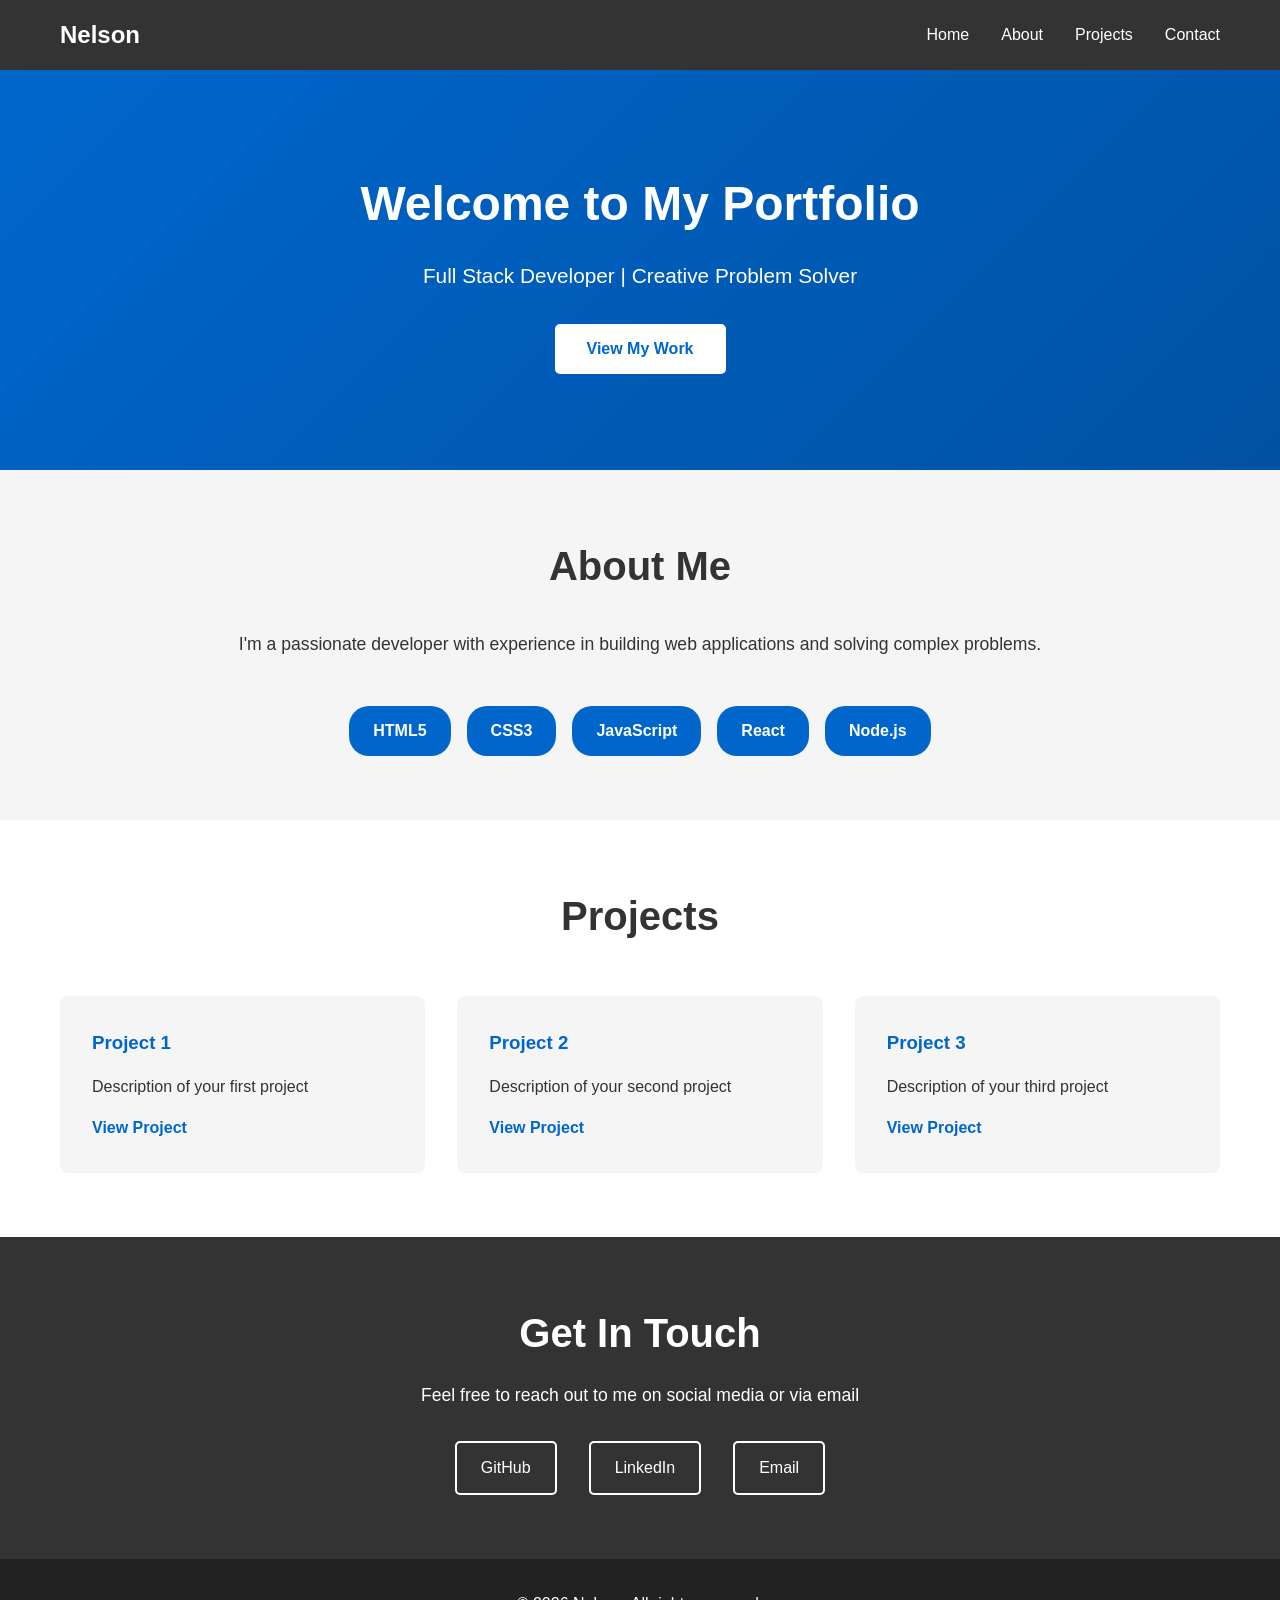
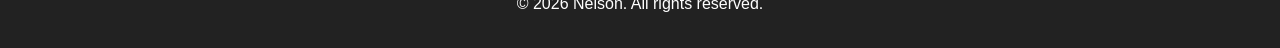
==== index.html @ 7e6f6b92 "Initial commit: Add portfolio structure" ====
<!DOCTYPE html>
<html lang="en">
<head>
    <meta charset="UTF-8">
    <meta name="viewport" content="width=device-width, initial-scale=1.0">
    <title>My Portfolio</title>
    <link rel="stylesheet" href="style.css">
</head>
<body>
    <nav class="navbar">
        <div class="container">
            <h1 class="logo">Nelson</h1>
            <ul class="nav-links">
                <li><a href="#home">Home</a></li>
                <li><a href="#about">About</a></li>
                <li><a href="#projects">Projects</a></li>
                <li><a href="#contact">Contact</a></li>
            </ul>
        </div>
    </nav>

    <section id="home" class="hero">
        <div class="container">
            <h2>Welcome to My Portfolio</h2>
            <p>Full Stack Developer | Creative Problem Solver</p>
            <a href="#projects" class="btn">View My Work</a>
        </div>
    </section>

    <section id="about" class="about">
        <div class="container">
            <h2>About Me</h2>
            <p>I'm a passionate developer with experience in building web applications and solving complex problems.</p>
            <div class="skills">
                <div class="skill">HTML5</div>
                <div class="skill">CSS3</div>
                <div class="skill">JavaScript</div>
                <div class="skill">React</div>
                <div class="skill">Node.js</div>
            </div>
        </div>
    </section>

    <section id="projects" class="projects">
        <div class="container">
            <h2>Projects</h2>
            <div class="project-grid">
                <div class="project-card">
                    <h3>Project 1</h3>
                    <p>Description of your first project</p>
                    <a href="#">View Project</a>
                </div>
                <div class="project-card">
                    <h3>Project 2</h3>
                    <p>Description of your second project</p>
                    <a href="#">View Project</a>
                </div>
                <div class="project-card">
                    <h3>Project 3</h3>
                    <p>Description of your third project</p>
                    <a href="#">View Project</a>
                </div>
            </div>
        </div>
    </section>

    <section id="contact" class="contact">
        <div class="container">
            <h2>Get In Touch</h2>
            <p>Feel free to reach out to me on social media or via email</p>
            <div class="contact-links">
                <a href="#">GitHub</a>
                <a href="#">LinkedIn</a>
                <a href="#">Email</a>
            </div>
        </div>
    </section>

    <footer>
        <p>&copy; 2026 Nelson. All rights reserved.</p>
    </footer>
</body>
</html>
---- style.css ----
* {
    margin: 0;
    padding: 0;
    box-sizing: border-box;
}

:root {
    --primary-color: #0066cc;
    --secondary-color: #333;
    --light-gray: #f5f5f5;
    --white: #ffffff;
}

body {
    font-family: 'Segoe UI', Tahoma, Geneva, Verdana, sans-serif;
    line-height: 1.6;
    color: var(--secondary-color);
}

.container {
    max-width: 1200px;
    margin: 0 auto;
    padding: 0 20px;
}

/* Navigation */
.navbar {
    background-color: var(--secondary-color);
    color: var(--white);
    padding: 1rem 0;
    position: sticky;
    top: 0;
    z-index: 100;
}

.navbar .container {
    display: flex;
    justify-content: space-between;
    align-items: center;
}

.logo {
    font-size: 1.5rem;
    font-weight: bold;
}

.nav-links {
    display: flex;
    list-style: none;
    gap: 2rem;
}

.nav-links a {
    color: var(--white);
    text-decoration: none;
    transition: color 0.3s;
}

.nav-links a:hover {
    color: var(--primary-color);
}

/* Hero Section */
.hero {
    background: linear-gradient(135deg, var(--primary-color), #0052a3);
    color: var(--white);
    padding: 6rem 0;
    text-align: center;
}

.hero h2 {
    font-size: 3rem;
    margin-bottom: 1rem;
}

.hero p {
    font-size: 1.3rem;
    margin-bottom: 2rem;
}

.btn {
    display: inline-block;
    background-color: var(--white);
    color: var(--primary-color);
    padding: 0.75rem 2rem;
    border-radius: 5px;
    text-decoration: none;
    font-weight: bold;
    transition: background-color 0.3s;
}

.btn:hover {
    background-color: var(--light-gray);
}

/* About Section */
.about {
    padding: 4rem 0;
    background-color: var(--light-gray);
}

.about h2 {
    text-align: center;
    font-size: 2.5rem;
    margin-bottom: 2rem;
}

.about p {
    text-align: center;
    font-size: 1.1rem;
    margin-bottom: 3rem;
}

.skills {
    display: flex;
    flex-wrap: wrap;
    justify-content: center;
    gap: 1rem;
}

.skill {
    background-color: var(--primary-color);
    color: var(--white);
    padding: 0.75rem 1.5rem;
    border-radius: 20px;
    font-weight: bold;
}

/* Projects Section */
.projects {
    padding: 4rem 0;
}

.projects h2 {
    text-align: center;
    font-size: 2.5rem;
    margin-bottom: 3rem;
}

.project-grid {
    display: grid;
    grid-template-columns: repeat(auto-fit, minmax(300px, 1fr));
    gap: 2rem;
}

.project-card {
    background-color: var(--light-gray);
    padding: 2rem;
    border-radius: 8px;
    transition: transform 0.3s, box-shadow 0.3s;
}

.project-card:hover {
    transform: translateY(-5px);
    box-shadow: 0 5px 15px rgba(0, 0, 0, 0.1);
}

.project-card h3 {
    color: var(--primary-color);
    margin-bottom: 1rem;
}

.project-card a {
    display: inline-block;
    color: var(--primary-color);
    text-decoration: none;
    font-weight: bold;
    margin-top: 1rem;
    transition: color 0.3s;
}

.project-card a:hover {
    color: #0052a3;
}

/* Contact Section */
.contact {
    background-color: var(--secondary-color);
    color: var(--white);
    padding: 4rem 0;
    text-align: center;
}

.contact h2 {
    font-size: 2.5rem;
    margin-bottom: 1rem;
}

.contact p {
    font-size: 1.1rem;
    margin-bottom: 2rem;
}

.contact-links {
    display: flex;
    justify-content: center;
    gap: 2rem;
    flex-wrap: wrap;
}

.contact-links a {
    color: var(--white);
    text-decoration: none;
    padding: 0.75rem 1.5rem;
    border: 2px solid var(--white);
    border-radius: 5px;
    transition: background-color 0.3s;
}

.contact-links a:hover {
    background-color: var(--primary-color);
    border-color: var(--primary-color);
}

/* Footer */
footer {
    background-color: #222;
    color: var(--white);
    text-align: center;
    padding: 2rem 0;
}

/* Responsive Design */
@media (max-width: 768px) {
    .nav-links {
        gap: 1rem;
    }

    .hero h2 {
        font-size: 2rem;
    }

    .nav-links {
        flex-direction: column;
        gap: 0.5rem;
    }

    .navbar .container {
        flex-direction: column;
        gap: 1rem;
    }
}
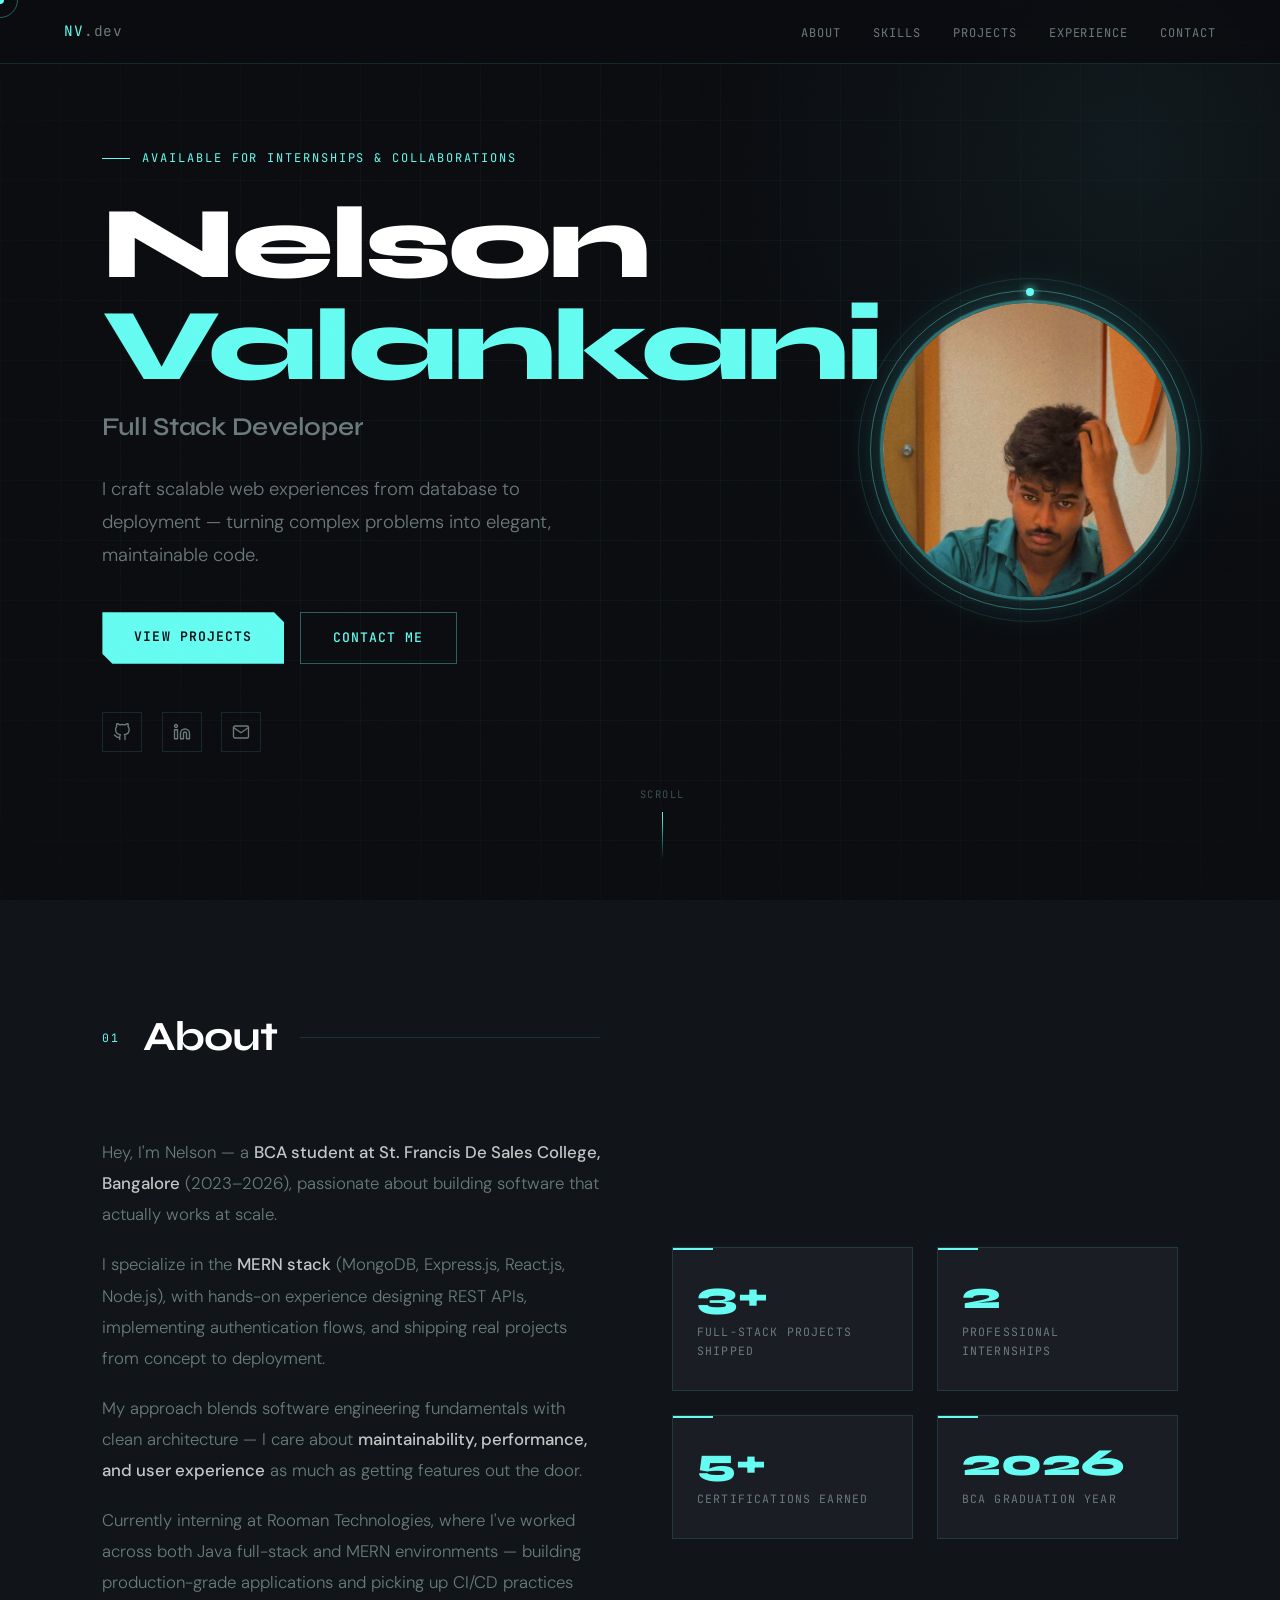
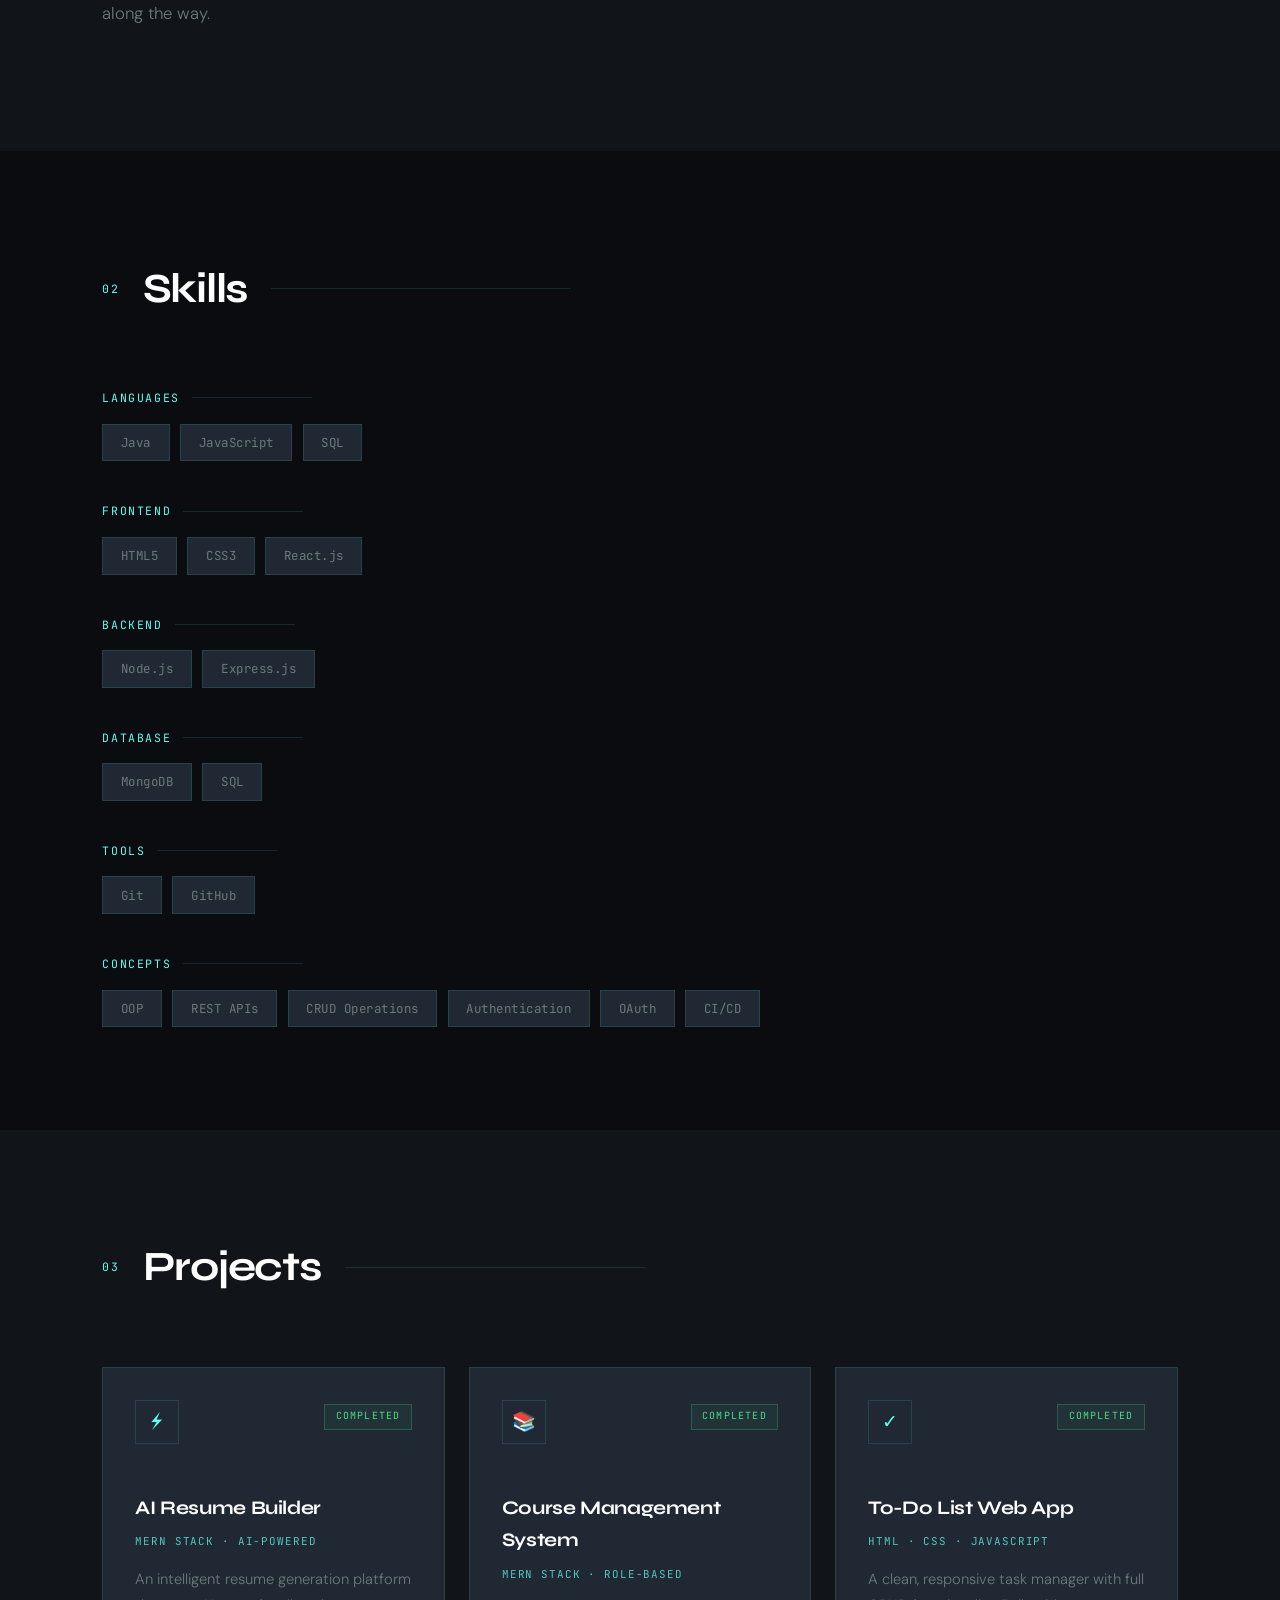
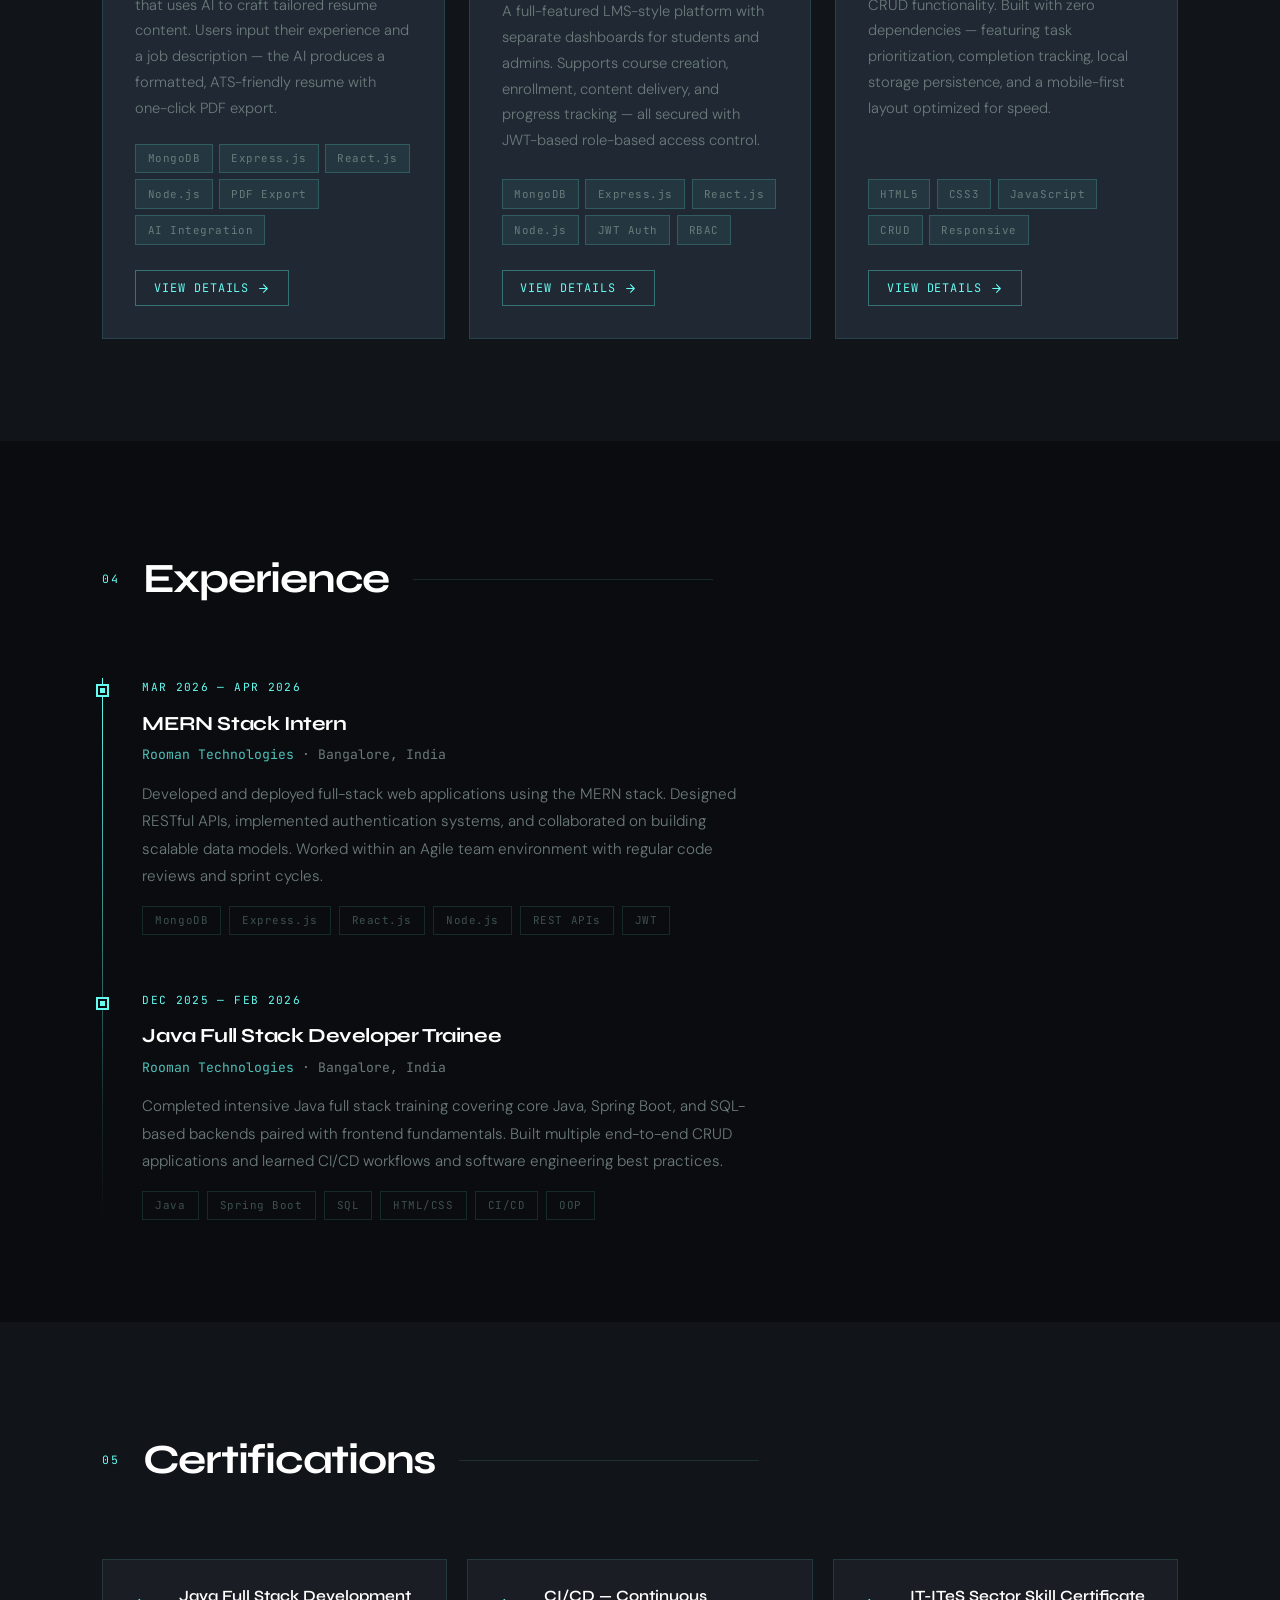
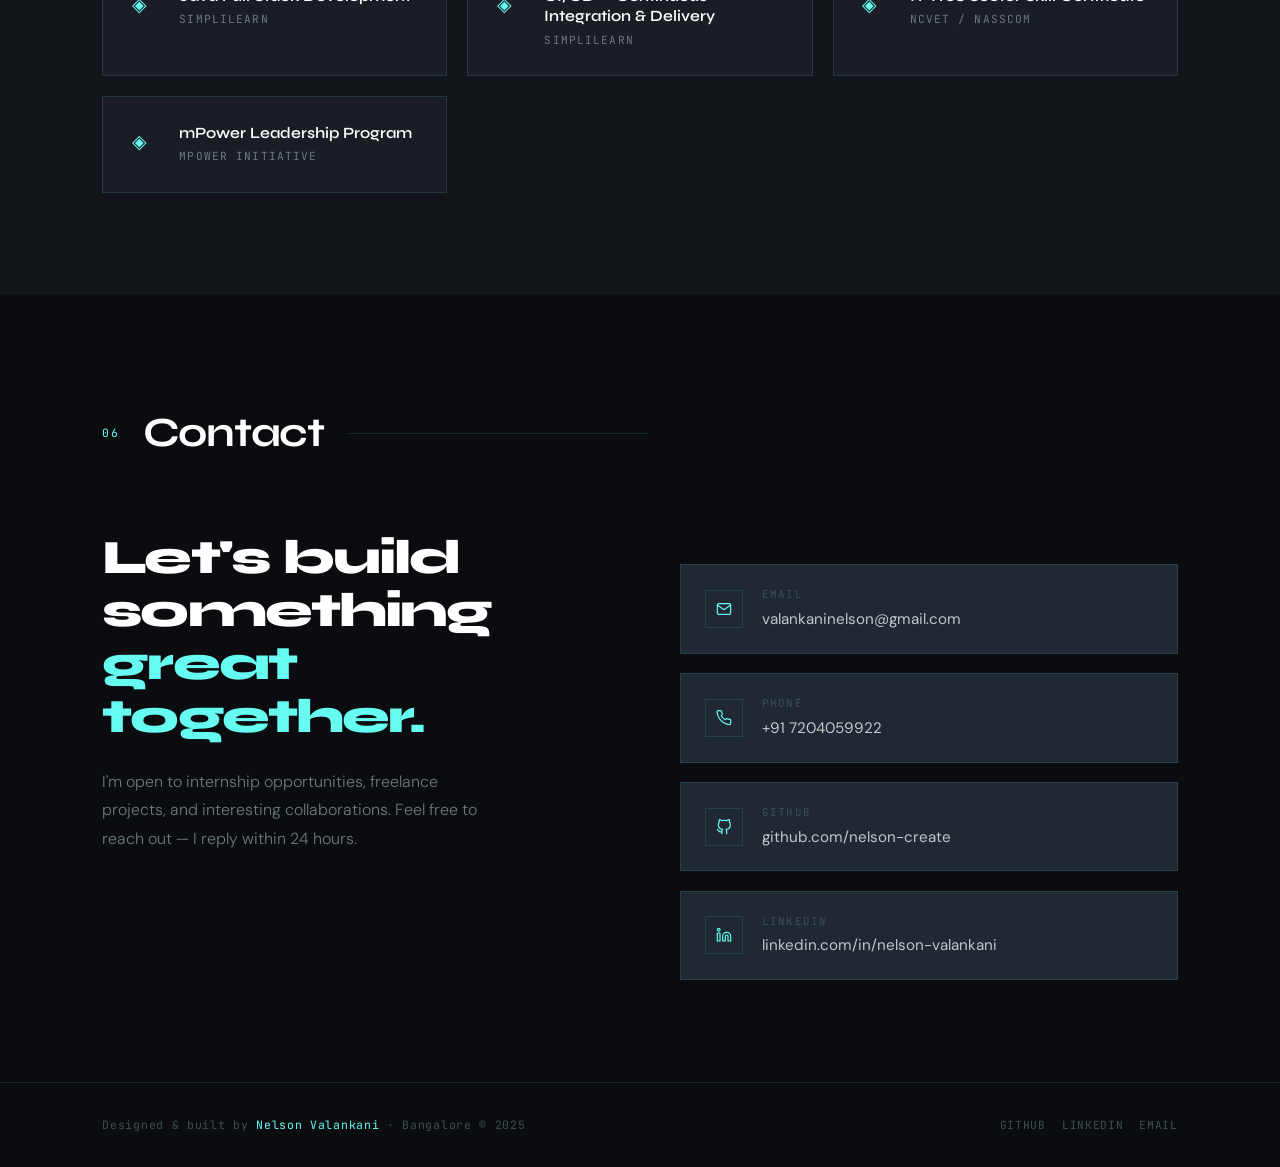
==== commit 912ccd07: "Initial portfolio website" ====
--- a/index.html
+++ b/index.html
@@ -1,83 +1,1741 @@
 <!DOCTYPE html>
 <html lang="en">
 <head>
-    <meta charset="UTF-8">
-    <meta name="viewport" content="width=device-width, initial-scale=1.0">
-    <title>My Portfolio</title>
-    <link rel="stylesheet" href="style.css">
+  <meta charset="UTF-8" />
+  <meta name="viewport" content="width=device-width, initial-scale=1.0"/>
+  <title>Nelson Valankani — Full Stack Developer</title>
+  <link rel="preconnect" href="https://fonts.googleapis.com">
+  <link href="https://fonts.googleapis.com/css2?family=Syne:wght@400;600;700;800&family=JetBrains+Mono:wght@300;400;500&family=DM+Sans:wght@300;400;500&display=swap" rel="stylesheet">
+  <style>
+    *, *::before, *::after { box-sizing: border-box; margin: 0; padding: 0; }
+
+    :root {
+      --bg-0: #0b0c10;
+      --bg-1: #111418;
+      --bg-2: #1a1e24;
+      --bg-card: #1f2833;
+      --border: rgba(102,252,241,0.12);
+      --border-bright: rgba(102,252,241,0.35);
+      --cyan: #66fcf1;
+      --cyan-dim: rgba(102,252,241,0.75);
+      --cyan-glow: rgba(102,252,241,0.12);
+      --electric: #45a29e;
+      --white: #c5c6c7;
+      --muted: #6b7a7a;
+      --muted2: #3d5050;
+      --font-display: 'Syne', sans-serif;
+      --font-mono: 'JetBrains Mono', monospace;
+      --font-body: 'DM Sans', sans-serif;
+    }
+
+    html { scroll-behavior: smooth; }
+
+    body {
+      background: var(--bg-0);
+      color: var(--white);
+      font-family: var(--font-body);
+      font-size: 16px;
+      line-height: 1.7;
+      overflow-x: hidden;
+    }
+
+    /* ── NOISE OVERLAY ── */
+    body::before {
+      content: '';
+      position: fixed; inset: 0;
+      background-image: url("data:image/svg+xml,%3Csvg viewBox='0 0 256 256' xmlns='http://www.w3.org/2000/svg'%3E%3Cfilter id='n'%3E%3CfeTurbulence type='fractalNoise' baseFrequency='0.9' numOctaves='4' stitchTiles='stitch'/%3E%3C/filter%3E%3Crect width='100%25' height='100%25' filter='url(%23n)' opacity='0.03'/%3E%3C/svg%3E");
+      background-size: 256px 256px;
+      pointer-events: none;
+      z-index: 9999;
+      opacity: 0.55;
+    }
+
+    /* ── SCROLLBAR ── */
+    ::-webkit-scrollbar { width: 5px; }
+    ::-webkit-scrollbar-track { background: var(--bg-0); }
+    ::-webkit-scrollbar-thumb { background: var(--border-bright); border-radius: 3px; }
+
+    /* ── SELECTION ── */
+    ::selection { background: rgba(102,252,241,0.22); color: #fff; }
+
+    /* ─────────────────────────────── NAV ─── */
+    nav {
+      position: fixed; top: 0; left: 0; right: 0;
+      z-index: 100;
+      padding: 0 clamp(1.5rem, 5vw, 4rem);
+      height: 64px;
+      display: flex; align-items: center; justify-content: space-between;
+      background: rgba(11,12,16,0.90);
+      backdrop-filter: blur(14px);
+      border-bottom: 1px solid var(--border);
+      transition: background 0.3s;
+    }
+    .nav-logo {
+      font-family: var(--font-mono);
+      font-size: 0.9rem;
+      color: var(--cyan);
+      letter-spacing: 0.06em;
+      text-decoration: none;
+    }
+    .nav-logo span { color: var(--muted); }
+    .nav-links { display: flex; gap: 2rem; list-style: none; }
+    .nav-links a {
+      font-family: var(--font-mono);
+      font-size: 0.75rem;
+      color: var(--muted);
+      text-decoration: none;
+      letter-spacing: 0.08em;
+      text-transform: uppercase;
+      transition: color 0.2s;
+      position: relative;
+    }
+    .nav-links a::after {
+      content: '';
+      position: absolute; bottom: -4px; left: 0; right: 0; height: 1px;
+      background: var(--cyan);
+      transform: scaleX(0);
+      transition: transform 0.2s;
+    }
+    .nav-links a:hover { color: var(--cyan); }
+    .nav-links a:hover::after { transform: scaleX(1); }
+
+    .nav-hamburger { display: none; cursor: pointer; flex-direction: column; gap: 5px; }
+    .nav-hamburger span {
+      display: block; width: 24px; height: 1.5px;
+      background: var(--muted); transition: 0.3s;
+    }
+
+    /* ─────────────────────────────── HERO ─── */
+    #hero {
+      min-height: 100vh;
+      display: flex; align-items: center;
+      padding: 0 clamp(1.5rem, 8vw, 8rem);
+      position: relative;
+      overflow: hidden;
+    }
+
+    /* Grid lines bg */
+    #hero::before {
+      content: '';
+      position: absolute; inset: 0;
+      background-image:
+        linear-gradient(rgba(102,252,241,0.04) 1px, transparent 1px),
+        linear-gradient(90deg, rgba(102,252,241,0.04) 1px, transparent 1px);
+      background-size: 60px 60px;
+      mask-image: radial-gradient(ellipse 80% 80% at 50% 50%, black 30%, transparent 100%);
+    }
+
+    /* Smoky atmospheric orb — matches dark cinematic feel */
+    #hero::after {
+      content: '';
+      position: absolute;
+      width: 900px; height: 900px;
+      background: radial-gradient(circle,
+        rgba(102,252,241,0.06) 0%,
+        rgba(69,162,158,0.04) 35%,
+        transparent 70%);
+      top: -300px; right: -300px;
+      pointer-events: none;
+    }
+
+    .hero-inner { max-width: 900px; position: relative; z-index: 1; }
+
+    .hero-label {
+      font-family: var(--font-mono);
+      font-size: 0.75rem;
+      color: var(--cyan);
+      letter-spacing: 0.16em;
+      text-transform: uppercase;
+      margin-bottom: 1.5rem;
+      display: flex; align-items: center; gap: 0.75rem;
+    }
+    .hero-label::before {
+      content: '';
+      display: inline-block; width: 28px; height: 1px;
+      background: var(--cyan);
+    }
+
+    .hero-name {
+      font-family: var(--font-display);
+      font-size: clamp(3rem, 8vw, 7rem);
+      font-weight: 800;
+      line-height: 1.0;
+      letter-spacing: -0.03em;
+      color: #fff;
+      margin-bottom: 0.5rem;
+    }
+    .hero-name .accent { color: var(--cyan); }
+
+    .hero-title {
+      font-family: var(--font-display);
+      font-size: clamp(1.1rem, 2.5vw, 1.6rem);
+      font-weight: 600;
+      color: var(--muted);
+      margin-bottom: 1.5rem;
+      letter-spacing: -0.01em;
+    }
+
+    .hero-tagline {
+      font-size: clamp(1rem, 1.6vw, 1.15rem);
+      color: var(--muted);
+      max-width: 520px;
+      margin-bottom: 2.5rem;
+      font-weight: 300;
+      line-height: 1.8;
+    }
+
+    .hero-cta { display: flex; gap: 1rem; flex-wrap: wrap; margin-bottom: 3rem; }
+
+    .btn-primary {
+      font-family: var(--font-mono);
+      font-size: 0.82rem;
+      letter-spacing: 0.08em;
+      text-transform: uppercase;
+      padding: 0.85rem 2rem;
+      background: var(--cyan);
+      color: #0b0c10;
+      border: none;
+      text-decoration: none;
+      font-weight: 600;
+      cursor: pointer;
+      clip-path: polygon(0 0, calc(100% - 10px) 0, 100% 10px, 100% 100%, 10px 100%, 0 calc(100% - 10px));
+      transition: all 0.2s;
+    }
+    .btn-primary:hover {
+      background: #a8fef9;
+      box-shadow: 0 0 36px rgba(102,252,241,0.55);
+      transform: translateY(-2px);
+      color: #0b0c10;
+    }
+
+    .btn-secondary {
+      font-family: var(--font-mono);
+      font-size: 0.82rem;
+      letter-spacing: 0.08em;
+      text-transform: uppercase;
+      padding: 0.85rem 2rem;
+      background: transparent;
+      color: var(--cyan);
+      border: 1px solid var(--border-bright);
+      text-decoration: none;
+      font-weight: 500;
+      cursor: pointer;
+      transition: all 0.2s;
+    }
+    .btn-secondary:hover {
+      background: var(--cyan-glow);
+      border-color: var(--cyan);
+      box-shadow: 0 0 20px rgba(102,252,241,0.18);
+      transform: translateY(-2px);
+    }
+
+    .hero-socials { display: flex; gap: 1.2rem; }
+    .hero-socials a {
+      width: 40px; height: 40px;
+      border: 1px solid var(--border);
+      display: flex; align-items: center; justify-content: center;
+      color: var(--muted);
+      text-decoration: none;
+      transition: all 0.2s;
+    }
+    .hero-socials a:hover {
+      border-color: var(--cyan);
+      color: var(--cyan);
+      background: var(--cyan-glow);
+      transform: translateY(-3px);
+    }
+    .hero-socials svg { width: 18px; height: 18px; }
+
+    /* scroll indicator */
+    .scroll-hint {
+      position: absolute; bottom: 2.5rem; left: 50%; transform: translateX(-50%);
+      display: flex; flex-direction: column; align-items: center; gap: 0.5rem;
+    }
+    .scroll-hint span {
+      font-family: var(--font-mono);
+      font-size: 0.65rem;
+      letter-spacing: 0.14em;
+      color: var(--muted2);
+      text-transform: uppercase;
+    }
+    .scroll-line {
+      width: 1px; height: 48px;
+      background: linear-gradient(to bottom, var(--cyan), transparent);
+      animation: scrollpulse 2s ease-in-out infinite;
+    }
+    @keyframes scrollpulse {
+      0%,100% { opacity: 0.4; transform: scaleY(1); }
+      50% { opacity: 1; transform: scaleY(1.1); }
+    }
+
+    /* ─────────────────────────────── SECTIONS ─── */
+    section {
+      padding: clamp(4rem, 8vw, 7rem) clamp(1.5rem, 8vw, 8rem);
+    }
+    .section-header {
+      display: flex; align-items: center; gap: 1.5rem;
+      margin-bottom: clamp(2.5rem, 5vw, 4rem);
+    }
+    .section-num {
+      font-family: var(--font-mono);
+      font-size: 0.72rem;
+      color: var(--cyan);
+      letter-spacing: 0.1em;
+    }
+    .section-title {
+      font-family: var(--font-display);
+      font-size: clamp(1.8rem, 3.5vw, 2.6rem);
+      font-weight: 700;
+      letter-spacing: -0.03em;
+      color: #fff;
+    }
+    .section-line {
+      flex: 1;
+      height: 1px;
+      background: var(--border);
+      max-width: 300px;
+    }
+
+    /* ─────────────────────────────── ABOUT ─── */
+    #about { background: var(--bg-1); }
+
+    .about-grid {
+      display: grid;
+      grid-template-columns: 1fr 1fr;
+      gap: 4rem;
+      align-items: center;
+    }
+
+    .about-text p {
+      color: var(--muted);
+      margin-bottom: 1.2rem;
+      font-size: 1.05rem;
+      line-height: 1.85;
+      font-weight: 300;
+    }
+    .about-text p strong { color: var(--white); font-weight: 500; }
+
+    .about-stats {
+      display: grid;
+      grid-template-columns: 1fr 1fr;
+      gap: 1.5rem;
+    }
+    .stat-card {
+      background: var(--bg-2);
+      border: 1px solid var(--border);
+      padding: 1.8rem 1.5rem;
+      position: relative;
+      overflow: hidden;
+      transition: border-color 0.3s;
+    }
+    .stat-card::before {
+      content: '';
+      position: absolute; top: 0; left: 0;
+      width: 40px; height: 2px;
+      background: var(--cyan);
+    }
+    .stat-card:hover { border-color: var(--border-bright); }
+    .stat-num {
+      font-family: var(--font-display);
+      font-size: 2.4rem;
+      font-weight: 800;
+      color: var(--cyan);
+      line-height: 1;
+      margin-bottom: 0.4rem;
+    }
+    .stat-label {
+      font-family: var(--font-mono);
+      font-size: 0.72rem;
+      color: var(--muted);
+      text-transform: uppercase;
+      letter-spacing: 0.1em;
+    }
+
+    /* ─────────────────────────────── SKILLS ─── */
+    #skills { background: var(--bg-0); }
+
+    .skills-groups { display: flex; flex-direction: column; gap: 2.5rem; }
+
+    .skill-group {}
+    .skill-group-label {
+      font-family: var(--font-mono);
+      font-size: 0.72rem;
+      color: var(--cyan);
+      text-transform: uppercase;
+      letter-spacing: 0.14em;
+      margin-bottom: 1rem;
+      display: flex; align-items: center; gap: 0.75rem;
+    }
+    .skill-group-label::after {
+      content: '';
+      flex: 1; max-width: 120px; height: 1px;
+      background: var(--border);
+    }
+    .skill-pills { display: flex; flex-wrap: wrap; gap: 0.65rem; }
+
+    .pill {
+      font-family: var(--font-mono);
+      font-size: 0.78rem;
+      padding: 0.45rem 1.1rem;
+      border: 1px solid var(--border);
+      color: var(--muted);
+      background: var(--bg-card);
+      letter-spacing: 0.04em;
+      cursor: default;
+      transition: all 0.2s;
+      position: relative;
+      overflow: hidden;
+    }
+    .pill::before {
+      content: '';
+      position: absolute; inset: 0;
+      background: linear-gradient(135deg, var(--cyan-glow), transparent);
+      opacity: 0;
+      transition: opacity 0.2s;
+    }
+    .pill:hover {
+      border-color: var(--cyan);
+      color: var(--cyan);
+      transform: translateY(-2px);
+      box-shadow: 0 4px 20px rgba(0,210,255,0.1);
+    }
+    .pill:hover::before { opacity: 1; }
+
+    /* ─────────────────────────────── PROJECTS ─── */
+    #projects { background: var(--bg-1); }
+
+    .projects-grid {
+      display: grid;
+      grid-template-columns: repeat(auto-fill, minmax(320px, 1fr));
+      gap: 1.5rem;
+    }
+
+    .project-card {
+      background: var(--bg-card);
+      border: 1px solid var(--border);
+      padding: 2rem;
+      display: flex; flex-direction: column;
+      position: relative;
+      overflow: hidden;
+      transition: all 0.3s;
+      cursor: default;
+    }
+    .project-card::after {
+      content: '';
+      position: absolute; top: 0; left: 0; right: 0; height: 2px;
+      background: linear-gradient(90deg, var(--cyan), #45a29e);
+      transform: scaleX(0);
+      transform-origin: left;
+      transition: transform 0.4s;
+    }
+    .project-card:hover { border-color: var(--border-bright); transform: translateY(-4px); box-shadow: 0 20px 50px rgba(0,0,0,0.5); }
+    .project-card:hover::after { transform: scaleX(1); }
+
+    .project-icon {
+      width: 44px; height: 44px;
+      border: 1px solid var(--border);
+      display: flex; align-items: center; justify-content: center;
+      margin-bottom: 1.5rem;
+      color: var(--cyan);
+      font-family: var(--font-mono);
+      font-size: 1.2rem;
+    }
+    .project-title {
+      font-family: var(--font-display);
+      font-size: 1.2rem;
+      font-weight: 700;
+      color: #fff;
+      margin-bottom: 0.5rem;
+      letter-spacing: -0.02em;
+    }
+    .project-stack {
+      font-family: var(--font-mono);
+      font-size: 0.68rem;
+      color: var(--cyan-dim);
+      letter-spacing: 0.08em;
+      text-transform: uppercase;
+      margin-bottom: 1rem;
+    }
+    .project-desc {
+      font-size: 0.92rem;
+      color: var(--muted);
+      line-height: 1.75;
+      font-weight: 300;
+      flex: 1;
+    }
+    .project-tags {
+      display: flex; flex-wrap: wrap; gap: 0.4rem;
+      margin-top: 1.4rem;
+    }
+    .project-tag {
+      font-family: var(--font-mono);
+      font-size: 0.68rem;
+      padding: 0.28rem 0.7rem;
+      background: rgba(102,252,241,0.07);
+      border: 1px solid rgba(102,252,241,0.18);
+      color: var(--muted);
+      letter-spacing: 0.05em;
+    }
+
+    /* ── PROJECT CARD ENHANCEMENTS ── */
+    .project-card { cursor: pointer; }
+    .project-card-top {
+      display: flex; align-items: flex-start; justify-content: space-between;
+      margin-bottom: 1.5rem;
+    }
+    .project-status {
+      font-family: var(--font-mono);
+      font-size: 0.62rem;
+      letter-spacing: 0.12em;
+      text-transform: uppercase;
+      color: #4ade80;
+      border: 1px solid rgba(74,222,128,0.25);
+      background: rgba(74,222,128,0.06);
+      padding: 0.22rem 0.65rem;
+      margin-top: 4px;
+    }
+    .view-details-btn {
+      margin-top: 1.6rem;
+      display: inline-flex; align-items: center; gap: 0.5rem;
+      font-family: var(--font-mono);
+      font-size: 0.74rem;
+      letter-spacing: 0.08em;
+      text-transform: uppercase;
+      color: var(--cyan);
+      background: transparent;
+      border: 1px solid var(--border-bright);
+      padding: 0.55rem 1.1rem;
+      cursor: pointer;
+      transition: all 0.22s;
+      align-self: flex-start;
+    }
+    .view-details-btn svg { width: 13px; height: 13px; transition: transform 0.22s; }
+    .view-details-btn:hover {
+      background: var(--cyan-glow);
+      border-color: var(--cyan);
+      box-shadow: 0 0 16px rgba(102,252,241,0.18);
+    }
+    .view-details-btn:hover svg { transform: translateX(4px); }
+
+    /* ── MODAL OVERLAY ── */
+    .modal-overlay {
+      position: fixed; inset: 0;
+      background: rgba(8,10,13,0.85);
+      backdrop-filter: blur(8px);
+      z-index: 500;
+      display: flex; align-items: center; justify-content: center;
+      padding: 1.5rem;
+      opacity: 0;
+      pointer-events: none;
+      transition: opacity 0.3s ease;
+    }
+    .modal-overlay.active {
+      opacity: 1;
+      pointer-events: all;
+    }
+
+    .modal-panel {
+      background: var(--bg-card);
+      border: 1px solid var(--border-bright);
+      max-width: 760px;
+      width: 100%;
+      max-height: 90vh;
+      overflow-y: auto;
+      position: relative;
+      padding: 0;
+      transform: translateY(24px) scale(0.98);
+      transition: transform 0.35s cubic-bezier(0.22,1,0.36,1);
+      scrollbar-width: thin;
+      scrollbar-color: var(--border-bright) transparent;
+    }
+    .modal-overlay.active .modal-panel {
+      transform: translateY(0) scale(1);
+    }
+
+    .modal-close {
+      position: absolute; top: 1.25rem; right: 1.25rem;
+      width: 36px; height: 36px;
+      background: var(--bg-2);
+      border: 1px solid var(--border);
+      display: flex; align-items: center; justify-content: center;
+      cursor: pointer;
+      color: var(--muted);
+      z-index: 10;
+      transition: all 0.2s;
+    }
+    .modal-close:hover { border-color: var(--cyan); color: var(--cyan); background: var(--cyan-glow); }
+    .modal-close svg { width: 15px; height: 15px; }
+
+    /* Modal content styles */
+    .modal-hero {
+      padding: 2.8rem 2.8rem 2rem;
+      border-bottom: 1px solid var(--border);
+      position: relative;
+      overflow: hidden;
+    }
+    .modal-hero::before {
+      content: '';
+      position: absolute; top: 0; left: 0; right: 0; height: 3px;
+      background: linear-gradient(90deg, var(--cyan), var(--electric));
+    }
+    .modal-hero::after {
+      content: '';
+      position: absolute; bottom: -80px; right: -80px;
+      width: 240px; height: 240px;
+      background: radial-gradient(circle, var(--cyan-glow), transparent 70%);
+      pointer-events: none;
+    }
+    .modal-badge-row {
+      display: flex; align-items: center; gap: 0.75rem;
+      margin-bottom: 1.2rem; flex-wrap: wrap;
+    }
+    .modal-badge {
+      font-family: var(--font-mono);
+      font-size: 0.62rem;
+      letter-spacing: 0.12em;
+      text-transform: uppercase;
+      padding: 0.22rem 0.7rem;
+      border: 1px solid var(--border);
+      color: var(--muted);
+    }
+    .modal-badge.accent {
+      color: var(--cyan);
+      border-color: rgba(102,252,241,0.35);
+      background: rgba(102,252,241,0.07);
+    }
+    .modal-badge.green {
+      color: #4ade80;
+      border-color: rgba(74,222,128,0.25);
+      background: rgba(74,222,128,0.06);
+    }
+    .modal-title {
+      font-family: var(--font-display);
+      font-size: clamp(1.6rem, 3vw, 2.2rem);
+      font-weight: 800;
+      letter-spacing: -0.03em;
+      color: #fff;
+      margin-bottom: 0.8rem;
+    }
+    .modal-subtitle {
+      font-family: var(--font-mono);
+      font-size: 0.78rem;
+      color: var(--cyan-dim);
+      letter-spacing: 0.08em;
+      text-transform: uppercase;
+      margin-bottom: 1.2rem;
+    }
+    .modal-overview {
+      font-size: 1rem;
+      color: var(--muted);
+      line-height: 1.85;
+      font-weight: 300;
+      max-width: 580px;
+    }
+
+    .modal-body {
+      padding: 2rem 2.8rem 2.8rem;
+      display: flex; flex-direction: column; gap: 2rem;
+    }
+
+    .modal-section-title {
+      font-family: var(--font-mono);
+      font-size: 0.68rem;
+      color: var(--cyan);
+      text-transform: uppercase;
+      letter-spacing: 0.14em;
+      margin-bottom: 1rem;
+      display: flex; align-items: center; gap: 0.6rem;
+    }
+    .modal-section-title::after {
+      content: ''; flex: 1; max-width: 80px; height: 1px;
+      background: var(--border);
+    }
+
+    .modal-features {
+      display: grid;
+      grid-template-columns: 1fr 1fr;
+      gap: 0.65rem;
+    }
+    .modal-feature {
+      display: flex; align-items: flex-start; gap: 0.65rem;
+      font-size: 0.9rem;
+      color: var(--muted);
+      line-height: 1.55;
+    }
+    .modal-feature-dot {
+      width: 6px; height: 6px;
+      background: var(--cyan);
+      flex-shrink: 0;
+      margin-top: 0.42rem;
+    }
+
+    .modal-two-col {
+      display: grid;
+      grid-template-columns: 1fr 1fr;
+      gap: 1.5rem;
+    }
+
+    .modal-info-block {
+      background: var(--bg-2);
+      border: 1px solid var(--border);
+      padding: 1.3rem 1.5rem;
+    }
+    .modal-info-label {
+      font-family: var(--font-mono);
+      font-size: 0.65rem;
+      color: var(--muted2);
+      text-transform: uppercase;
+      letter-spacing: 0.12em;
+      margin-bottom: 0.5rem;
+    }
+    .modal-info-value {
+      font-size: 0.92rem;
+      color: var(--white);
+      font-weight: 400;
+      line-height: 1.6;
+    }
+
+    .modal-tech-pills {
+      display: flex; flex-wrap: wrap; gap: 0.5rem;
+    }
+    .modal-tech-pill {
+      font-family: var(--font-mono);
+      font-size: 0.72rem;
+      padding: 0.35rem 0.9rem;
+      background: rgba(102,252,241,0.07);
+      border: 1px solid rgba(102,252,241,0.18);
+      color: var(--cyan-dim);
+      letter-spacing: 0.05em;
+    }
+
+    .modal-challenge {
+      background: rgba(255,140,66,0.05);
+      border: 1px solid rgba(255,140,66,0.18);
+      border-left: 3px solid var(--electric);
+      padding: 1.2rem 1.4rem;
+      font-size: 0.9rem;
+      color: var(--muted);
+      line-height: 1.8;
+      font-weight: 300;
+    }
+    .modal-challenge strong { color: #45a29e; font-weight: 500; }
+
+    .modal-outcome {
+      background: rgba(74,222,128,0.04);
+      border: 1px solid rgba(74,222,128,0.15);
+      border-left: 3px solid #4ade80;
+      padding: 1.2rem 1.4rem;
+      font-size: 0.9rem;
+      color: var(--muted);
+      line-height: 1.8;
+      font-weight: 300;
+    }
+    .modal-outcome strong { color: #4ade80; font-weight: 500; }
+
+    @media (max-width: 600px) {
+      .modal-hero, .modal-body { padding-left: 1.5rem; padding-right: 1.5rem; }
+      .modal-features { grid-template-columns: 1fr; }
+      .modal-two-col { grid-template-columns: 1fr; }
+    }
+
+    /* ─────────────────────────────── EXPERIENCE ─── */
+    #experience { background: var(--bg-0); }
+
+    .timeline { position: relative; padding-left: 2.5rem; }
+    .timeline::before {
+      content: '';
+      position: absolute; left: 0; top: 0; bottom: 0; width: 1px;
+      background: linear-gradient(to bottom, var(--cyan), var(--border) 80%, transparent);
+    }
+
+    .timeline-item {
+      position: relative;
+      padding-bottom: 3.5rem;
+    }
+    .timeline-item:last-child { padding-bottom: 0; }
+
+    .timeline-dot {
+      position: absolute; left: -2.5rem;
+      width: 13px; height: 13px;
+      border: 2px solid var(--cyan);
+      background: var(--bg-0);
+      top: 6px;
+      transform: translateX(-6px);
+    }
+    .timeline-dot::after {
+      content: '';
+      position: absolute; inset: 2px;
+      background: var(--cyan);
+    }
+
+    .tl-date {
+      font-family: var(--font-mono);
+      font-size: 0.7rem;
+      color: var(--cyan);
+      text-transform: uppercase;
+      letter-spacing: 0.12em;
+      margin-bottom: 0.6rem;
+    }
+    .tl-role {
+      font-family: var(--font-display);
+      font-size: 1.25rem;
+      font-weight: 700;
+      color: #fff;
+      letter-spacing: -0.02em;
+      margin-bottom: 0.2rem;
+    }
+    .tl-org {
+      font-family: var(--font-mono);
+      font-size: 0.82rem;
+      color: var(--muted);
+      margin-bottom: 0.9rem;
+    }
+    .tl-org span { color: var(--cyan-dim); }
+    .tl-desc {
+      font-size: 0.95rem;
+      color: var(--muted);
+      line-height: 1.8;
+      font-weight: 300;
+      max-width: 620px;
+    }
+    .tl-tags { display: flex; flex-wrap: wrap; gap: 0.5rem; margin-top: 1rem; }
+    .tl-tag {
+      font-family: var(--font-mono);
+      font-size: 0.68rem;
+      padding: 0.25rem 0.75rem;
+      border: 1px solid var(--border);
+      color: var(--muted2);
+      letter-spacing: 0.05em;
+    }
+
+    /* ─────────────────────────────── CERTIFICATIONS ─── */
+    #certifications { background: var(--bg-1); }
+
+    .certs-grid {
+      display: grid;
+      grid-template-columns: repeat(auto-fill, minmax(260px, 1fr));
+      gap: 1.25rem;
+    }
+
+    .cert-card {
+      background: var(--bg-2);
+      border: 1px solid var(--border);
+      padding: 1.6rem 1.8rem;
+      display: flex; align-items: flex-start; gap: 1.2rem;
+      transition: all 0.25s;
+      position: relative;
+      overflow: hidden;
+    }
+    .cert-card::before {
+      content: '';
+      position: absolute; bottom: 0; right: 0;
+      width: 80px; height: 80px;
+      background: radial-gradient(circle, var(--cyan-glow) 0%, transparent 70%);
+      opacity: 0;
+      transition: opacity 0.3s;
+    }
+    .cert-card:hover { border-color: var(--border-bright); }
+    .cert-card:hover::before { opacity: 1; }
+
+    .cert-icon {
+      font-family: var(--font-mono);
+      font-size: 1.2rem;
+      color: var(--cyan);
+      min-width: 28px;
+      margin-top: 2px;
+    }
+    .cert-name {
+      font-family: var(--font-display);
+      font-size: 0.98rem;
+      font-weight: 600;
+      color: #fff;
+      margin-bottom: 0.25rem;
+      line-height: 1.3;
+    }
+    .cert-issuer {
+      font-family: var(--font-mono);
+      font-size: 0.7rem;
+      color: var(--muted);
+      text-transform: uppercase;
+      letter-spacing: 0.1em;
+    }
+
+    /* ─────────────────────────────── CONTACT ─── */
+    #contact { background: var(--bg-0); }
+
+    .contact-inner {
+      display: grid;
+      grid-template-columns: 1fr 1fr;
+      gap: 5rem;
+      align-items: start;
+    }
+
+    .contact-heading {
+      font-family: var(--font-display);
+      font-size: clamp(2rem, 4vw, 3rem);
+      font-weight: 800;
+      letter-spacing: -0.04em;
+      color: #fff;
+      line-height: 1.1;
+      margin-bottom: 1.5rem;
+    }
+    .contact-heading .accent { color: var(--cyan); }
+    .contact-sub {
+      font-size: 1rem;
+      color: var(--muted);
+      font-weight: 300;
+      line-height: 1.8;
+      max-width: 400px;
+    }
+
+    .contact-links { display: flex; flex-direction: column; gap: 1.2rem; margin-top: 2rem; }
+
+    .contact-item {
+      display: flex; align-items: center; gap: 1.2rem;
+      text-decoration: none;
+      padding: 1.25rem 1.5rem;
+      border: 1px solid var(--border);
+      background: var(--bg-card);
+      transition: all 0.25s;
+      color: inherit;
+    }
+    .contact-item:hover {
+      border-color: var(--cyan);
+      background: var(--cyan-glow);
+      transform: translateX(6px);
+    }
+    .ci-icon {
+      width: 38px; height: 38px;
+      border: 1px solid var(--border);
+      display: flex; align-items: center; justify-content: center;
+      color: var(--cyan);
+      flex-shrink: 0;
+    }
+    .ci-icon svg { width: 16px; height: 16px; }
+    .ci-label {
+      font-family: var(--font-mono);
+      font-size: 0.68rem;
+      color: var(--muted2);
+      text-transform: uppercase;
+      letter-spacing: 0.1em;
+      margin-bottom: 0.2rem;
+    }
+    .ci-value {
+      font-size: 0.95rem;
+      color: var(--white);
+      font-weight: 400;
+    }
+
+    /* ─────────────────────────────── FOOTER ─── */
+    footer {
+      padding: 2rem clamp(1.5rem, 8vw, 8rem);
+      border-top: 1px solid var(--border);
+      display: flex; align-items: center; justify-content: space-between;
+      flex-wrap: wrap; gap: 1rem;
+      background: var(--bg-0);
+    }
+    footer p {
+      font-family: var(--font-mono);
+      font-size: 0.72rem;
+      color: var(--muted2);
+      letter-spacing: 0.06em;
+    }
+    footer p span { color: var(--cyan); }
+    .footer-socials { display: flex; gap: 1rem; }
+    .footer-socials a {
+      font-family: var(--font-mono);
+      font-size: 0.7rem;
+      color: var(--muted2);
+      text-decoration: none;
+      letter-spacing: 0.06em;
+      text-transform: uppercase;
+      transition: color 0.2s;
+    }
+    .footer-socials a:hover { color: var(--cyan); }
+
+    /* ─────────────────────────────── FADE ANIMATIONS ─── */
+    .fade-up {
+      opacity: 0;
+      transform: translateY(28px);
+      transition: opacity 0.65s cubic-bezier(0.22,1,0.36,1), transform 0.65s cubic-bezier(0.22,1,0.36,1);
+    }
+    .fade-up.visible {
+      opacity: 1;
+      transform: translateY(0);
+    }
+    .fade-up-d1 { transition-delay: 0.1s; }
+    .fade-up-d2 { transition-delay: 0.2s; }
+    .fade-up-d3 { transition-delay: 0.3s; }
+    .fade-up-d4 { transition-delay: 0.4s; }
+    .fade-up-d5 { transition-delay: 0.5s; }
+
+    /* ─────────────────────────────── HERO ANIMATION ─── */
+    .hero-label { animation: fadeInDown 0.8s ease 0.2s both; }
+    .hero-name { animation: fadeInDown 0.8s ease 0.35s both; }
+    .hero-title { animation: fadeInDown 0.8s ease 0.5s both; }
+    .hero-tagline { animation: fadeInDown 0.8s ease 0.65s both; }
+    .hero-cta { animation: fadeInDown 0.8s ease 0.8s both; }
+    .hero-socials { animation: fadeInDown 0.8s ease 0.95s both; }
+    .scroll-hint { animation: fadeInDown 0.8s ease 1.2s both; }
+
+    @keyframes fadeInDown {
+      from { opacity: 0; transform: translateY(-16px); }
+      to { opacity: 1; transform: translateY(0); }
+    }
+
+
+    /* ── HERO DP AVATAR ── */
+    #hero {
+      justify-content: space-between;
+      align-items: center;
+    }
+    .hero-dp-wrap {
+      position: relative;
+      flex-shrink: 0;
+      z-index: 1;
+    }
+    .hero-dp-ring {
+      position: absolute;
+      inset: -10px;
+      border-radius: 50%;
+      border: 1.5px solid rgba(102,252,241,0.35);
+      animation: dpRingSpin 10s linear infinite;
+    }
+    .hero-dp-ring::before {
+      content: '';
+      position: absolute;
+      top: -3px; left: 50%;
+      transform: translateX(-50%);
+      width: 8px; height: 8px;
+      background: var(--cyan);
+      border-radius: 50%;
+      box-shadow: 0 0 10px var(--cyan);
+    }
+    @keyframes dpRingSpin {
+      from { transform: rotate(0deg); }
+      to { transform: rotate(360deg); }
+    }
+    .hero-dp-ring2 {
+      position: absolute;
+      inset: -22px;
+      border-radius: 50%;
+      border: 1px solid rgba(102,252,241,0.12);
+    }
+    .hero-dp {
+      width: 300px;
+      height: 300px;
+      border-radius: 50%;
+      object-fit: cover;
+      object-position: center top;
+      display: block;
+      border: 3px solid rgba(102,252,241,0.4);
+      box-shadow:
+        0 0 0 1px rgba(102,252,241,0.1),
+        0 0 40px rgba(102,252,241,0.15),
+        0 0 80px rgba(102,252,241,0.06),
+        inset 0 0 20px rgba(0,0,0,0.3);
+      filter: contrast(1.05) brightness(1.05) saturate(1.1);
+      image-rendering: -webkit-optimize-contrast;
+      image-rendering: crisp-edges;
+    }
+    .hero-dp-glow {
+      position: absolute;
+      inset: -30px;
+      border-radius: 50%;
+      background: radial-gradient(circle, rgba(102,252,241,0.08) 0%, transparent 70%);
+      pointer-events: none;
+    }
+    @media (max-width: 960px) {
+      #hero { flex-direction: column; justify-content: center; gap: 3rem; padding-top: 8rem; }
+      .hero-dp { width: 200px; height: 200px; }
+      .hero-inner { text-align: center; }
+      .hero-label { justify-content: center; }
+      .hero-label::before { display: none; }
+      .hero-cta { justify-content: center; }
+      .hero-socials { justify-content: center; }
+    }
+    @media (max-width: 480px) {
+      .hero-dp { width: 160px; height: 160px; }
+    }
+
+    /* ─────────────────────────────── CURSOR DOT ─── */
+    .cursor {
+      position: fixed;
+      width: 8px; height: 8px;
+      background: var(--cyan);
+      border-radius: 50%;
+      pointer-events: none;
+      z-index: 10000;
+      transform: translate(-50%, -50%);
+      transition: transform 0.05s, width 0.2s, height 0.2s, opacity 0.2s;
+    }
+    .cursor-ring {
+      position: fixed;
+      width: 36px; height: 36px;
+      border: 1px solid rgba(102,252,241,0.35);
+      border-radius: 50%;
+      pointer-events: none;
+      z-index: 9999;
+      transform: translate(-50%, -50%);
+      transition: transform 0.12s, width 0.2s, height 0.2s;
+    }
+
+    /* ─────────────────────────────── RESPONSIVE ─── */
+    @media (max-width: 900px) {
+      .about-grid { grid-template-columns: 1fr; gap: 2.5rem; }
+      .contact-inner { grid-template-columns: 1fr; gap: 2.5rem; }
+    }
+    @media (max-width: 700px) {
+      .nav-links { display: none; flex-direction: column; position: absolute; top: 64px; left: 0; right: 0; background: rgba(11,12,16,0.98); padding: 1.5rem 2rem; gap: 1.2rem; border-bottom: 1px solid var(--border); }
+      .nav-links.open { display: flex; }
+      .nav-hamburger { display: flex; }
+      .cursor, .cursor-ring { display: none; }
+      .about-stats { grid-template-columns: 1fr 1fr; }
+      .projects-grid { grid-template-columns: 1fr; }
+    }
+    @media (max-width: 480px) {
+      .about-stats { grid-template-columns: 1fr; }
+    }
+  </style>
 </head>
 <body>
-    <nav class="navbar">
-        <div class="container">
-            <h1 class="logo">Nelson</h1>
-            <ul class="nav-links">
-                <li><a href="#home">Home</a></li>
-                <li><a href="#about">About</a></li>
-                <li><a href="#projects">Projects</a></li>
-                <li><a href="#contact">Contact</a></li>
-            </ul>
+
+<!-- Cursor -->
+<div class="cursor" id="cursor"></div>
+<div class="cursor-ring" id="cursorRing"></div>
+
+<!-- ── NAV ── -->
+<nav id="navbar">
+  <a class="nav-logo" href="#hero">NV<span>.dev</span></a>
+  <ul class="nav-links" id="navLinks">
+    <li><a href="#about">About</a></li>
+    <li><a href="#skills">Skills</a></li>
+    <li><a href="#projects">Projects</a></li>
+    <li><a href="#experience">Experience</a></li>
+    <li><a href="#contact">Contact</a></li>
+  </ul>
+  <div class="nav-hamburger" id="hamburger" onclick="toggleNav()" aria-label="Menu">
+    <span></span><span></span><span></span>
+  </div>
+</nav>
+
+<!-- ── HERO ── -->
+<section id="hero">
+  <div class="hero-inner">
+    <div class="hero-label">Available for internships &amp; collaborations</div>
+    <h1 class="hero-name">Nelson<br><span class="accent">Valankani</span></h1>
+    <p class="hero-title">Full Stack Developer</p>
+    <p class="hero-tagline">I craft scalable web experiences from database to deployment — turning complex problems into elegant, maintainable code.</p>
+    <div class="hero-cta">
+      <a href="#projects" class="btn-primary">View Projects</a>
+      <a href="#contact" class="btn-secondary">Contact Me</a>
+    </div>
+    <div class="hero-socials">
+      <!-- GitHub -->
+      <a href="https://github.com/nelson-create" target="_blank" rel="noopener" aria-label="GitHub">
+        <svg viewBox="0 0 24 24" fill="none" stroke="currentColor" stroke-width="1.8" stroke-linecap="round" stroke-linejoin="round"><path d="M9 19c-5 1.5-5-2.5-7-3m14 6v-3.87a3.37 3.37 0 0 0-.94-2.61c3.14-.35 6.44-1.54 6.44-7A5.44 5.44 0 0 0 20 4.77 5.07 5.07 0 0 0 19.91 1S18.73.65 16 2.48a13.38 13.38 0 0 0-7 0C6.27.65 5.09 1 5.09 1A5.07 5.07 0 0 0 5 4.77a5.44 5.44 0 0 0-1.5 3.78c0 5.42 3.3 6.61 6.44 7A3.37 3.37 0 0 0 9 18.13V22"/></svg>
+      </a>
+      <!-- LinkedIn -->
+      <a href="https://linkedin.com/in/nelson-valankani" target="_blank" rel="noopener" aria-label="LinkedIn">
+        <svg viewBox="0 0 24 24" fill="none" stroke="currentColor" stroke-width="1.8" stroke-linecap="round" stroke-linejoin="round"><path d="M16 8a6 6 0 0 1 6 6v7h-4v-7a2 2 0 0 0-2-2 2 2 0 0 0-2 2v7h-4v-7a6 6 0 0 1 6-6z"/><rect x="2" y="9" width="4" height="12"/><circle cx="4" cy="4" r="2"/></svg>
+      </a>
+      <!-- Email -->
+      <a href="mailto:valankaninelson@gmail.com" aria-label="Email">
+        <svg viewBox="0 0 24 24" fill="none" stroke="currentColor" stroke-width="1.8" stroke-linecap="round" stroke-linejoin="round"><path d="M4 4h16c1.1 0 2 .9 2 2v12c0 1.1-.9 2-2 2H4c-1.1 0-2-.9-2-2V6c0-1.1.9-2 2-2z"/><polyline points="22,6 12,13 2,6"/></svg>
+      </a>
+    </div>
+  </div>
+  <!-- DP -->
+  <div class="hero-dp-wrap">
+    <div class="hero-dp-glow"></div>
+    <div class="hero-dp-ring2"></div>
+    <div class="hero-dp-ring"></div>
+    <img class="hero-dp" src="[data-uri]" alt="Nelson Valankani" />
+  </div>
+  <div class="scroll-hint">
+    <span>Scroll</span>
+    <div class="scroll-line"></div>
+  </div>
+</section>
+
+<!-- ── ABOUT ── -->
+<section id="about">
+  <div class="section-header fade-up">
+    <span class="section-num">01</span>
+    <h2 class="section-title">About</h2>
+    <div class="section-line"></div>
+  </div>
+  <div class="about-grid">
+    <div class="about-text fade-up fade-up-d1">
+      <p>Hey, I'm Nelson — a <strong>BCA student at St. Francis De Sales College, Bangalore</strong> (2023–2026), passionate about building software that actually works at scale.</p>
+      <p>I specialize in the <strong>MERN stack</strong> (MongoDB, Express.js, React.js, Node.js), with hands-on experience designing REST APIs, implementing authentication flows, and shipping real projects from concept to deployment.</p>
+      <p>My approach blends software engineering fundamentals with clean architecture — I care about <strong>maintainability, performance, and user experience</strong> as much as getting features out the door.</p>
+      <p>Currently interning at Rooman Technologies, where I've worked across both Java full-stack and MERN environments — building production-grade applications and picking up CI/CD practices along the way.</p>
+    </div>
+    <div class="about-stats fade-up fade-up-d2">
+      <div class="stat-card">
+        <div class="stat-num">3+</div>
+        <div class="stat-label">Full-stack projects shipped</div>
+      </div>
+      <div class="stat-card">
+        <div class="stat-num">2</div>
+        <div class="stat-label">Professional internships</div>
+      </div>
+      <div class="stat-card">
+        <div class="stat-num">5+</div>
+        <div class="stat-label">Certifications earned</div>
+      </div>
+      <div class="stat-card">
+        <div class="stat-num">2026</div>
+        <div class="stat-label">BCA graduation year</div>
+      </div>
+    </div>
+  </div>
+</section>
+
+<!-- ── SKILLS ── -->
+<section id="skills">
+  <div class="section-header fade-up">
+    <span class="section-num">02</span>
+    <h2 class="section-title">Skills</h2>
+    <div class="section-line"></div>
+  </div>
+  <div class="skills-groups">
+    <div class="skill-group fade-up fade-up-d1">
+      <div class="skill-group-label">Languages</div>
+      <div class="skill-pills">
+        <div class="pill">Java</div>
+        <div class="pill">JavaScript</div>
+        <div class="pill">SQL</div>
+      </div>
+    </div>
+    <div class="skill-group fade-up fade-up-d2">
+      <div class="skill-group-label">Frontend</div>
+      <div class="skill-pills">
+        <div class="pill">HTML5</div>
+        <div class="pill">CSS3</div>
+        <div class="pill">React.js</div>
+      </div>
+    </div>
+    <div class="skill-group fade-up fade-up-d3">
+      <div class="skill-group-label">Backend</div>
+      <div class="skill-pills">
+        <div class="pill">Node.js</div>
+        <div class="pill">Express.js</div>
+      </div>
+    </div>
+    <div class="skill-group fade-up fade-up-d4">
+      <div class="skill-group-label">Database</div>
+      <div class="skill-pills">
+        <div class="pill">MongoDB</div>
+        <div class="pill">SQL</div>
+      </div>
+    </div>
+    <div class="skill-group fade-up fade-up-d2">
+      <div class="skill-group-label">Tools</div>
+      <div class="skill-pills">
+        <div class="pill">Git</div>
+        <div class="pill">GitHub</div>
+      </div>
+    </div>
+    <div class="skill-group fade-up fade-up-d3">
+      <div class="skill-group-label">Concepts</div>
+      <div class="skill-pills">
+        <div class="pill">OOP</div>
+        <div class="pill">REST APIs</div>
+        <div class="pill">CRUD Operations</div>
+        <div class="pill">Authentication</div>
+        <div class="pill">OAuth</div>
+        <div class="pill">CI/CD</div>
+      </div>
+    </div>
+  </div>
+</section>
+
+<!-- ── PROJECTS ── -->
+<section id="projects">
+  <div class="section-header fade-up">
+    <span class="section-num">03</span>
+    <h2 class="section-title">Projects</h2>
+    <div class="section-line"></div>
+  </div>
+  <div class="projects-grid">
+
+    <!-- Card 1 -->
+    <div class="project-card fade-up fade-up-d1" onclick="openModal('resume')">
+      <div class="project-card-top">
+        <div class="project-icon">⚡</div>
+        <div class="project-status">Completed</div>
+      </div>
+      <div class="project-title">AI Resume Builder</div>
+      <div class="project-stack">MERN Stack · AI-Powered</div>
+      <p class="project-desc">An intelligent resume generation platform that uses AI to craft tailored resume content. Users input their experience and a job descrip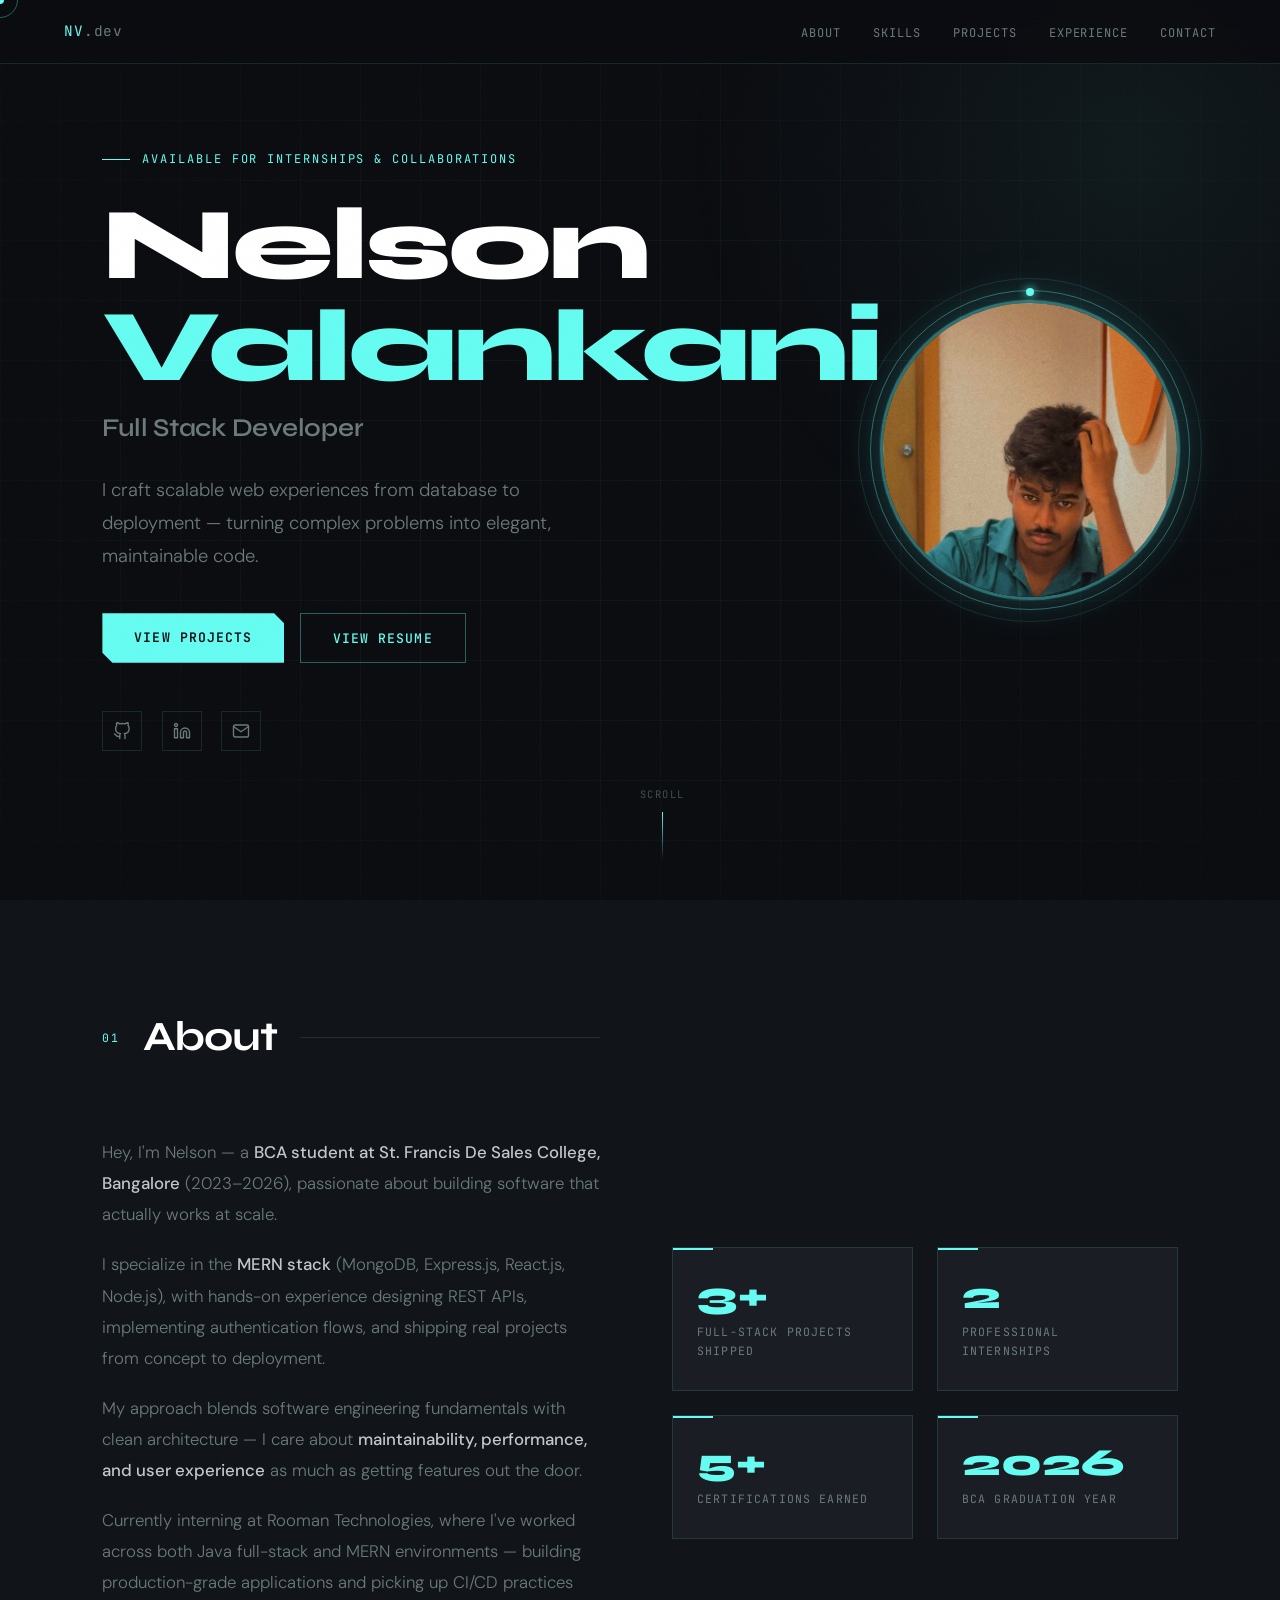
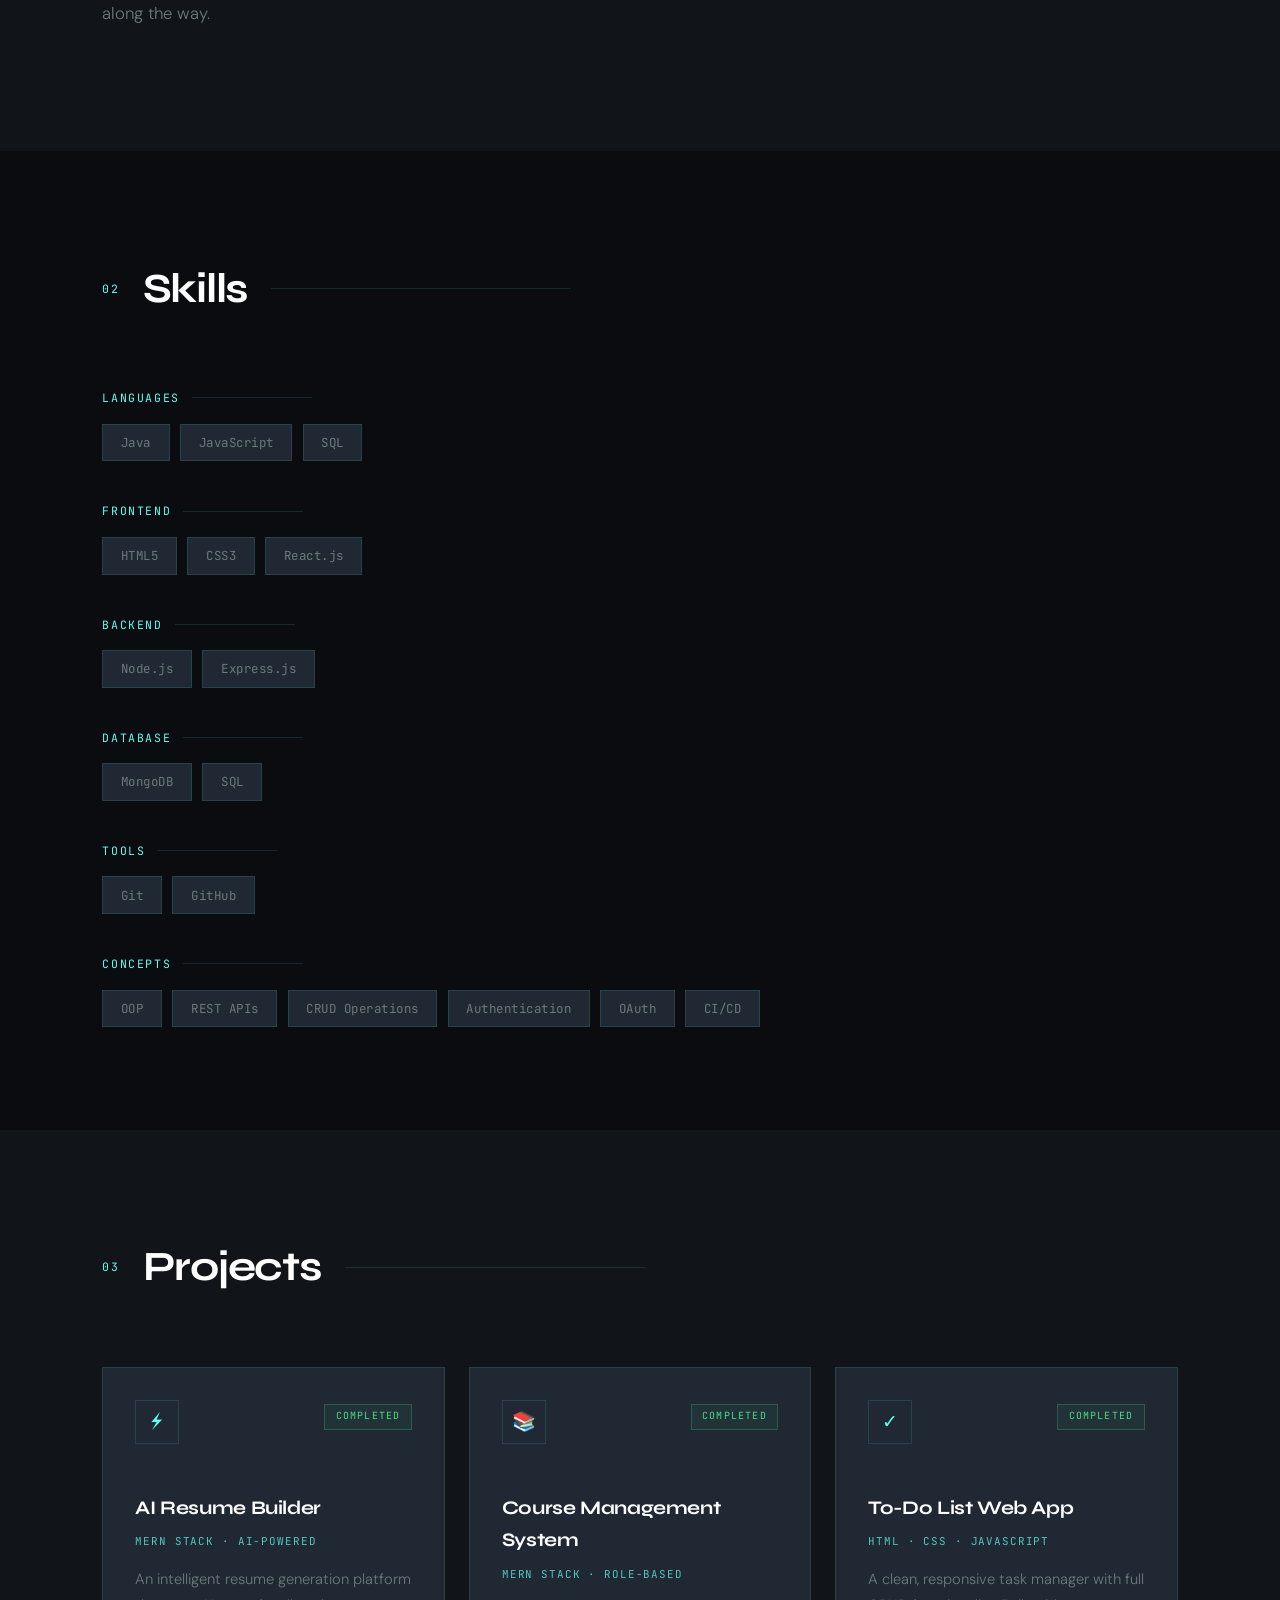
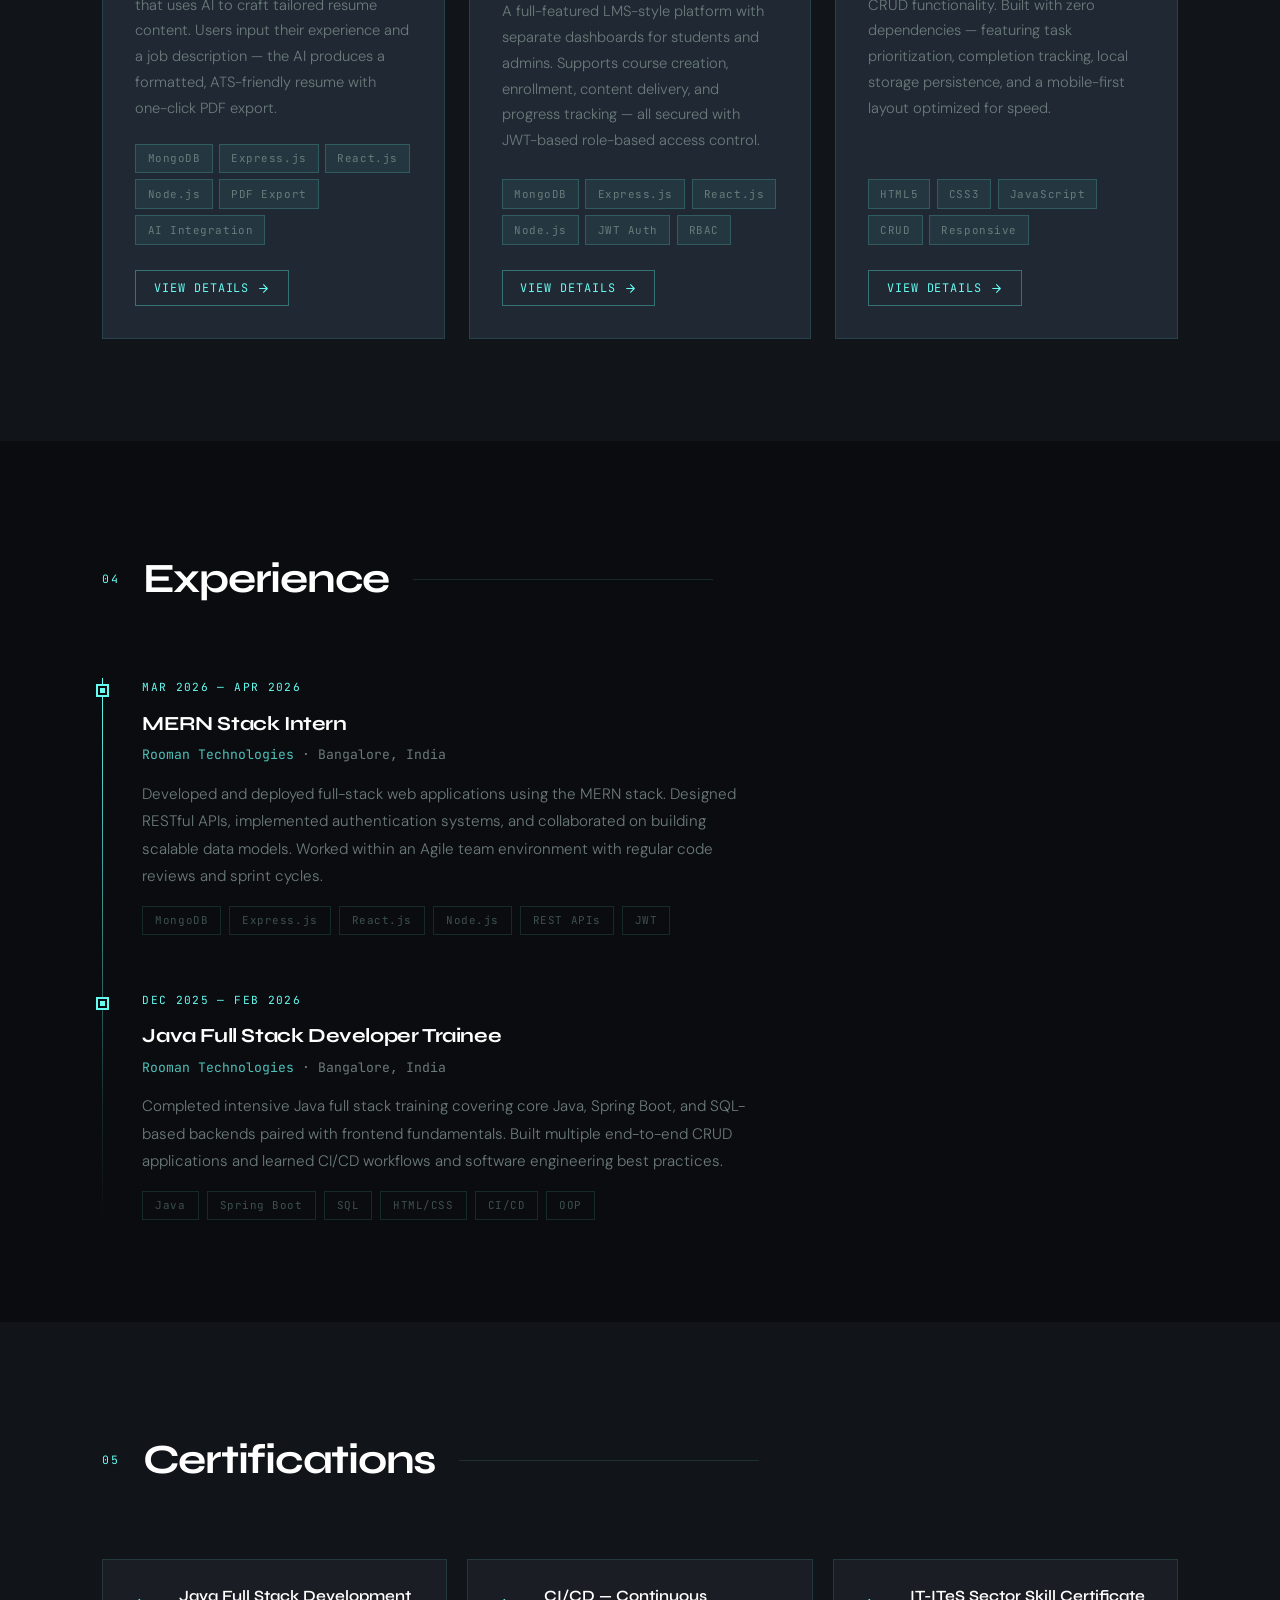
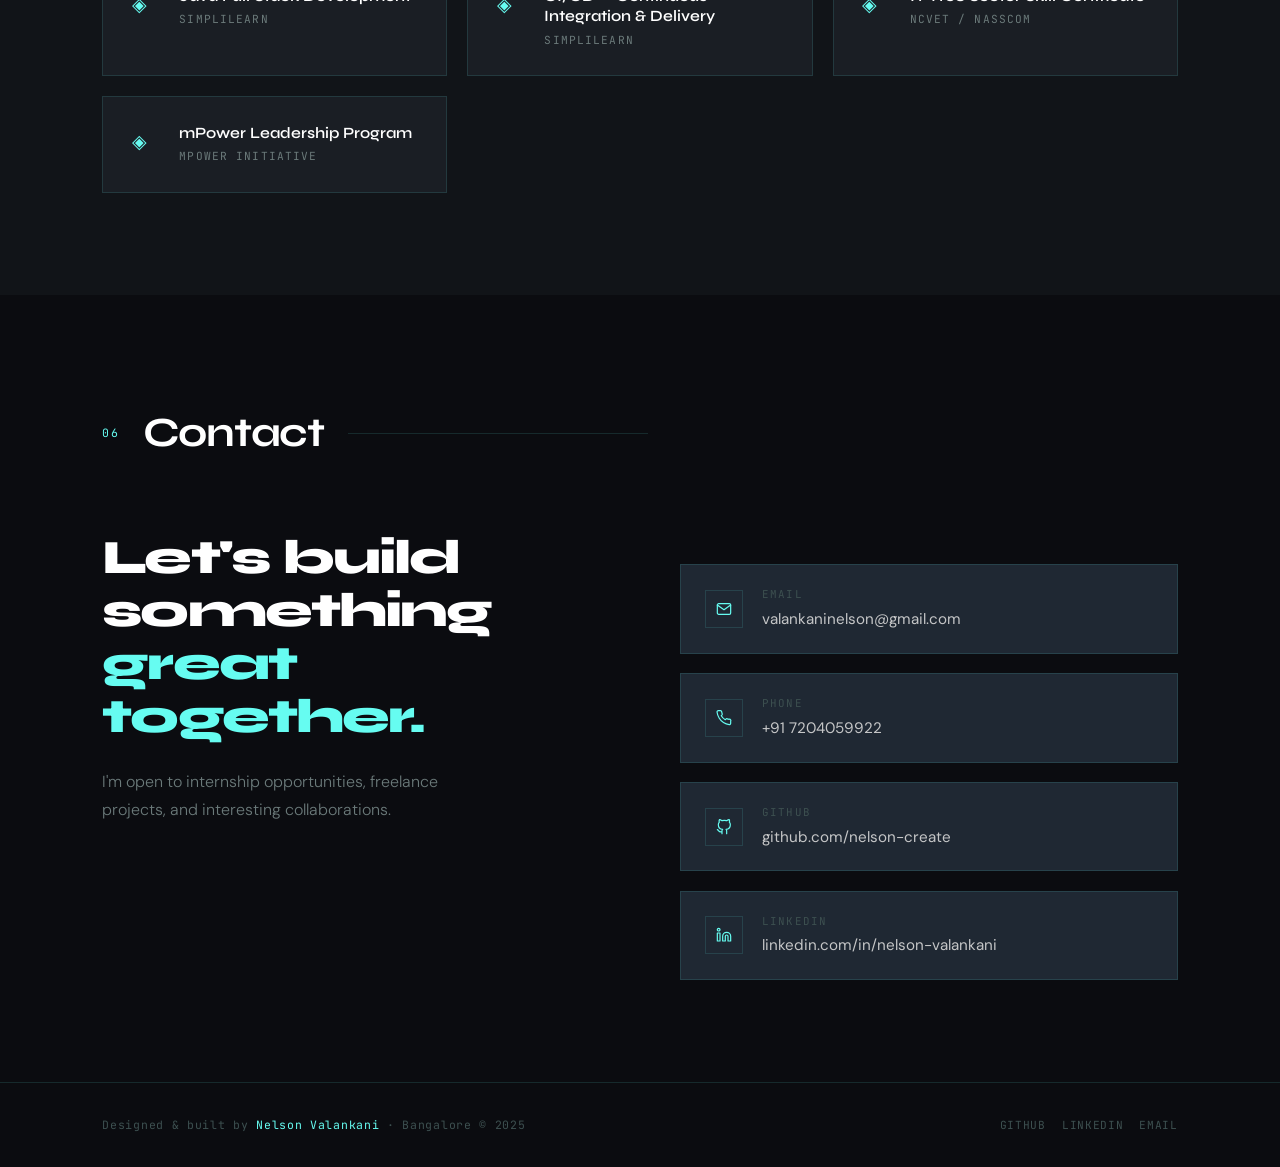
==== commit 9339da66: "Initial portfolio website" ====
--- a/index.html
+++ b/index.html
@@ -738,6 +738,191 @@
       .modal-two-col { grid-template-columns: 1fr; }
     }
 
+    /* ─────────────────────────────── RESUME MODAL ─── */
+    .resume-panel {
+      max-width: 900px;
+      max-height: 90vh;
+    }
+
+    .resume-content {
+      padding: 3rem;
+      color: var(--white);
+      font-family: var(--font-body);
+      background: var(--bg-card);
+    }
+
+    .resume-header {
+      text-align: center;
+      margin-bottom: 2rem;
+      padding-bottom: 1.5rem;
+      border-bottom: 1px solid var(--border);
+    }
+
+    .resume-name {
+      font-family: var(--font-display);
+      font-size: 1.8rem;
+      font-weight: 800;
+      color: #fff;
+      margin-bottom: 0.5rem;
+    }
+
+    .resume-contact {
+      font-size: 0.9rem;
+      color: var(--muted);
+      margin-bottom: 0.8rem;
+      letter-spacing: 0.05em;
+    }
+
+    .resume-contact a {
+      color: var(--cyan);
+      text-decoration: none;
+      transition: color 0.2s;
+    }
+
+    .resume-contact a:hover {
+      color: #a8fef9;
+      text-decoration: underline;
+    }
+
+    .resume-section {
+      margin-bottom: 2rem;
+    }
+
+    .resume-section-title {
+      font-family: var(--font-display);
+      font-size: 1.1rem;
+      font-weight: 700;
+      color: var(--cyan);
+      text-transform: uppercase;
+      letter-spacing: 0.12em;
+      margin-bottom: 1rem;
+      padding-bottom: 0.6rem;
+      border-bottom: 1px solid rgba(102,252,241,0.2);
+    }
+
+    .resume-entry {
+      margin-bottom: 1.5rem;
+    }
+
+    .resume-entry-title {
+      font-family: var(--font-display);
+      font-size: 1rem;
+      font-weight: 700;
+      color: #fff;
+      margin-bottom: 0.2rem;
+    }
+
+    .resume-entry-subtitle {
+      font-family: var(--font-mono);
+      font-size: 0.85rem;
+      color: var(--muted);
+      margin-bottom: 0.5rem;
+      font-weight: 500;
+    }
+
+    .resume-entry-date {
+      font-family: var(--font-mono);
+      font-size: 0.8rem;
+      color: var(--cyan-dim);
+      margin-bottom: 0.4rem;
+      text-transform: uppercase;
+      letter-spacing: 0.08em;
+    }
+
+    .resume-entry-description {
+      font-size: 0.95rem;
+      color: var(--muted);
+      line-height: 1.7;
+      margin-bottom: 0.6rem;
+    }
+
+    .resume-entry-description strong {
+      color: var(--white);
+      font-weight: 500;
+    }
+
+    .resume-bullets {
+      list-style: none;
+      margin: 0.6rem 0;
+    }
+
+    .resume-bullets li {
+      font-size: 0.9rem;
+      color: var(--muted);
+      line-height: 1.6;
+      margin-bottom: 0.4rem;
+      padding-left: 1.2rem;
+      position: relative;
+    }
+
+    .resume-bullets li::before {
+      content: '▸';
+      position: absolute;
+      left: 0;
+      color: var(--cyan);
+      font-size: 0.8rem;
+    }
+
+    .resume-skills-group {
+      margin-bottom: 1.2rem;
+    }
+
+    .resume-skills-label {
+      font-family: var(--font-mono);
+      font-size: 0.8rem;
+      color: var(--cyan);
+      text-transform: uppercase;
+      letter-spacing: 0.1em;
+      margin-bottom: 0.6rem;
+      font-weight: 600;
+    }
+
+    .resume-skills-list {
+      display: flex;
+      flex-wrap: wrap;
+      gap: 0.8rem;
+    }
+
+    .resume-skill {
+      font-size: 0.9rem;
+      background: rgba(102,252,241,0.08);
+      border: 1px solid rgba(102,252,241,0.15);
+      color: var(--muted);
+      padding: 0.4rem 0.9rem;
+      border-radius: 3px;
+    }
+
+    .resume-download-btn {
+      display: inline-flex;
+      align-items: center;
+      gap: 0.6rem;
+      margin-top: 1.5rem;
+      padding: 0.75rem 1.6rem;
+      background: var(--cyan);
+      color: #0b0c10;
+      border: none;
+      font-weight: 600;
+      cursor: pointer;
+      transition: all 0.2s;
+      font-family: var(--font-mono);
+      font-size: 0.78rem;
+      letter-spacing: 0.08em;
+      text-transform: uppercase;
+    }
+
+    .resume-download-btn:hover {
+      background: #a8fef9;
+      box-shadow: 0 0 20px rgba(102,252,241,0.4);
+      transform: translateY(-2px);
+    }
+
+    @media (max-width: 600px) {
+      .resume-content { padding: 1.5rem; }
+      .resume-panel { max-width: 100%; }
+      .resume-name { font-size: 1.4rem; }
+      .resume-contact { font-size: 0.8rem; }
+    }
+
     /* ─────────────────────────────── EXPERIENCE ─── */
     #experience { background: var(--bg-0); }
 
@@ -1128,7 +1313,7 @@
     <p class="hero-tagline">I craft scalable web experiences from database to deployment — turning complex problems into elegant, maintainable code.</p>
     <div class="hero-cta">
       <a href="#projects" class="btn-primary">View Projects</a>
-      <a href="#contact" class="btn-secondary">Contact Me</a>
+      <button class="btn-secondary" onclick="openResumeModal()" style="cursor: pointer;">View Resume</button>
     </div>
     <div class="hero-socials">
       <!-- GitHub -->
@@ -1342,6 +1527,16 @@
   </div>
 </div>
 
+<!-- ── RESUME MODAL ── -->
+<div id="resumeModal" class="modal-overlay" onclick="closeResumeModal()">
+  <div class="modal-panel resume-panel" id="resumePanel" onclick="event.stopPropagation()">
+    <button class="modal-close" onclick="closeResumeModal()" aria-label="Close">
+      <svg viewBox="0 0 24 24" fill="none" stroke="currentColor" stroke-width="2" stroke-linecap="round" stroke-linejoin="round"><line x1="18" y1="6" x2="6" y2="18"/><line x1="6" y1="6" x2="18" y2="18"/></svg>
+    </button>
+    <div id="resumeContent" class="resume-content"></div>
+  </div>
+</div>
+
 <!-- ── EXPERIENCE ── -->
 <section id="experience">
   <div class="section-header fade-up">
@@ -1441,7 +1636,7 @@
   <div class="contact-inner">
     <div class="fade-up fade-up-d1">
       <h3 class="contact-heading">Let's build something<br><span class="accent">great together.</span></h3>
-      <p class="contact-sub">I'm open to internship opportunities, freelance projects, and interesting collaborations. Feel free to reach out — I reply within 24 hours.</p>
+      <p class="contact-sub">I'm open to internship opportunities, freelance projects, and interesting collaborations.</p>
     </div>
     <div class="contact-links fade-up fade-up-d2">
 
@@ -1723,6 +1918,242 @@
     if (e.key === 'Escape') closeModal();
   });
 
+  /* ── RESUME MODAL ── */
+  const resumeData = {
+    name: 'NELSON VALANKANI',
+    contact: [
+      { label: 'Location', value: 'Bangalore, Karnataka' },
+      { label: 'Phone', value: '+91 7204059922' },
+      { label: 'Email', value: 'valankaninelson@gmail.com' },
+      { label: 'LinkedIn', url: 'linkedin.com/in/nelson-valankani-0148492a1' },
+      { label: 'GitHub', url: 'github.com/nelson-create' }
+    ],
+    summary: 'Detail-oriented and motivated BCA student with hands-on experience in software engineering, full-stack development, debugging, database management, and REST API integration. Skilled in Java, JavaScript, SQL, React.js, Node.js, MongoDB, HTML, and CSS with understanding of software testing, CRUD operations, object-oriented programming, and version control using Git/GitHub. Experienced in developing scalable web applications and collaborating on software development projects. Passionate about building reliable, high-quality software solutions and continuously learning modern development technologies.',
+    education: [
+      {
+        degree: 'Bachelor of Computer Applications (BCA)',
+        school: 'St. Francis De Sales College, Bangalore',
+        period: 'Aug 2023 – June 2026'
+      },
+      {
+        degree: 'Senior Secondary (CBSE)',
+        school: 'AGPN Convent & E.R School',
+        period: '2023'
+      },
+      {
+        degree: 'SSLC (ICSE)',
+        school: 'Sacred Heart School',
+        period: '2021'
+      }
+    ],
+    skills: {
+      'Programming Languages': ['Java', 'JavaScript', 'SQL'],
+      'Frontend Development': ['HTML5', 'CSS3', 'React.js (Beginner)'],
+      'Backend Development': ['Node.js', 'Express.js'],
+      'Database Technologies': ['MongoDB', 'SQL'],
+      'Software Engineering': ['OOP Concepts', 'REST APIs', 'CRUD Operations', 'Debugging', 'Software Testing'],
+      'Tools & Platforms': ['Git', 'GitHub', 'MS Office'],
+      'Additional Knowledge': ['Authentication', 'OAuth', 'Full Stack Development', 'Version Control']
+    },
+    projects: [
+      {
+        title: 'AI Resume Builder',
+        stack: 'MERN Stack',
+        bullets: [
+          'Developed a full-stack AI-powered resume builder using MongoDB, Express.js, React.js, and Node.js.',
+          'Implemented REST API integration, frontend-backend communication, and PDF export functionality.',
+          'Designed responsive UI components and optimized application usability.'
+        ]
+      },
+      {
+        title: 'Course Management System',
+        stack: 'MERN Stack',
+        bullets: [
+          'Built a full-stack course management platform for managing courses, student enrollment, and user access.',
+          'Implemented authentication, CRUD operations, and role-based functionalities for students and admins.',
+          'Integrated backend APIs and MongoDB database management for scalable application workflows.'
+        ]
+      },
+      {
+        title: 'To-Do List Web Application',
+        stack: 'HTML · CSS · JavaScript',
+        bullets: [
+          'Developed a responsive task management application with add, update, and delete functionalities.',
+          'Implemented CRUD operations and dynamic UI behavior using JavaScript.'
+        ]
+      }
+    ],
+    experience: [
+      {
+        title: 'MERN Stack Intern',
+        company: 'Rooman Technologies',
+        period: 'Mar 2026 – Apr 2026',
+        location: 'Bangalore, India',
+        bullets: [
+          'Developed full-stack web applications using MongoDB, React.js, Node.js, and Express.js.',
+          'Worked with REST APIs, database integration, and Git/GitHub version control workflows.',
+          'Applied debugging and problem-solving techniques during development tasks.'
+        ]
+      },
+      {
+        title: 'Java Full Stack Developer Trainee',
+        company: 'Rooman Technologies',
+        period: 'Dec 2025 – Feb 2026',
+        location: 'Bangalore, India',
+        bullets: [
+          'Learned Java programming, object-oriented programming concepts, SQL queries, and frontend development.',
+          'Practiced software development fundamentals, debugging, authentication concepts, and database operations.'
+        ]
+      }
+    ],
+    certifications: [
+      { name: 'Getting Started with Java Full-Stack Development', issuer: 'Simplilearn' },
+      { name: 'CI/CD for Beginners', issuer: 'Simplilearn' },
+      { name: 'IT-ITeS Sector Skill Council', issuer: 'NCVET & NASSCOM' },
+      { name: 'mPower Leadership Training', issuer: 'Vertical Eye' }
+    ],
+    softSkills: [
+      'Analytical and Problem-Solving Skills',
+      'Team Collaboration',
+      'Communication Skills',
+      'Adaptability and Continuous Learning',
+      'Project Coordination'
+    ],
+    languages: [
+      { name: 'English', level: 'Professional Proficiency' },
+      { name: 'Hindi', level: 'Fluent' }
+    ]
+  };
+
+  function openResumeModal() {
+    const contactHTML = resumeData.contact.map(c => 
+      c.url ? `<span class="resume-contact"><a href="https://${c.url}" target="_blank" rel="noopener">${c.url}</a></span>` 
+             : `<span class="resume-contact">${c.value}</span>`
+    ).join(' | ');
+
+    const educationHTML = resumeData.education.map(e => `
+      <div class="resume-entry">
+        <div class="resume-entry-title">${e.degree}</div>
+        <div class="resume-entry-subtitle">${e.school}</div>
+        <div class="resume-entry-date">${e.period}</div>
+      </div>
+    `).join('');
+
+    const skillsHTML = Object.entries(resumeData.skills).map(([category, items]) => `
+      <div class="resume-skills-group">
+        <div class="resume-skills-label">${category}</div>
+        <div class="resume-skills-list">
+          ${items.map(item => `<span class="resume-skill">${item}</span>`).join('')}
+        </div>
+      </div>
+    `).join('');
+
+    const projectsHTML = resumeData.projects.map(p => `
+      <div class="resume-entry">
+        <div class="resume-entry-title">${p.title}</div>
+        <div class="resume-entry-subtitle">${p.stack}</div>
+        <ul class="resume-bullets">
+          ${p.bullets.map(b => `<li>${b}</li>`).join('')}
+        </ul>
+      </div>
+    `).join('');
+
+    const experienceHTML = resumeData.experience.map(e => `
+      <div class="resume-entry">
+        <div class="resume-entry-title">${e.title}</div>
+        <div class="resume-entry-subtitle">${e.company} · ${e.location}</div>
+        <div class="resume-entry-date">${e.period}</div>
+        <ul class="resume-bullets">
+          ${e.bullets.map(b => `<li>${b}</li>`).join('')}
+        </ul>
+      </div>
+    `).join('');
+
+    const certificationsHTML = resumeData.certifications.map(c => `
+      <div class="resume-entry">
+        <div class="resume-entry-title">${c.name}</div>
+        <div class="resume-entry-subtitle">${c.issuer}</div>
+      </div>
+    `).join('');
+
+    const softSkillsHTML = `
+      <div class="resume-skills-list">
+        ${resumeData.softSkills.map(skill => `<span class="resume-skill">${skill}</span>`).join('')}
+      </div>
+    `;
+
+    const languagesHTML = resumeData.languages.map(l => `
+      <div class="resume-entry">
+        <div class="resume-entry-title">${l.name}</div>
+        <div class="resume-entry-subtitle">${l.level}</div>
+      </div>
+    `).join('');
+
+    document.getElementById('resumeContent').innerHTML = `
+      <div class="resume-header">
+        <div class="resume-name">${resumeData.name}</div>
+        <div class="resume-contact">${contactHTML}</div>
+      </div>
+
+      <div class="resume-section">
+        <div class="resume-section-title">Professional Summary</div>
+        <p class="resume-entry-description">${resumeData.summary}</p>
+      </div>
+
+      <div class="resume-section">
+        <div class="resume-section-title">Education</div>
+        ${educationHTML}
+      </div>
+
+      <div class="resume-section">
+        <div class="resume-section-title">Technical Skills</div>
+        ${skillsHTML}
+      </div>
+
+      <div class="resume-section">
+        <div class="resume-section-title">Projects</div>
+        ${projectsHTML}
+      </div>
+
+      <div class="resume-section">
+        <div class="resume-section-title">Experience</div>
+        ${experienceHTML}
+      </div>
+
+      <div class="resume-section">
+        <div class="resume-section-title">Certifications</div>
+        ${certificationsHTML}
+      </div>
+
+      <div class="resume-section">
+        <div class="resume-section-title">Soft Skills</div>
+        ${softSkillsHTML}
+      </div>
+
+      <div class="resume-section">
+        <div class="resume-section-title">Languages</div>
+        ${languagesHTML}
+      </div>
+    `;
+
+    document.getElementById('resumeModal').classList.add('active');
+    document.body.style.overflow = 'hidden';
+    document.getElementById('resumePanel').scrollTop = 0;
+  }
+
+  function closeResumeModal() {
+    document.getElementById('resumeModal').classList.remove('active');
+    document.body.style.overflow = '';
+  }
+
+  // Close resume modal on Escape key
+  document.addEventListener('keydown', e => {
+    if (e.key === 'Escape') {
+      closeModal();
+      closeResumeModal();
+    }
+  });
+
   /* ── TYPING EFFECT for hero label ── */
   const label = document.querySelector('.hero-label');
   const text = 'Available for internships & collaborations';
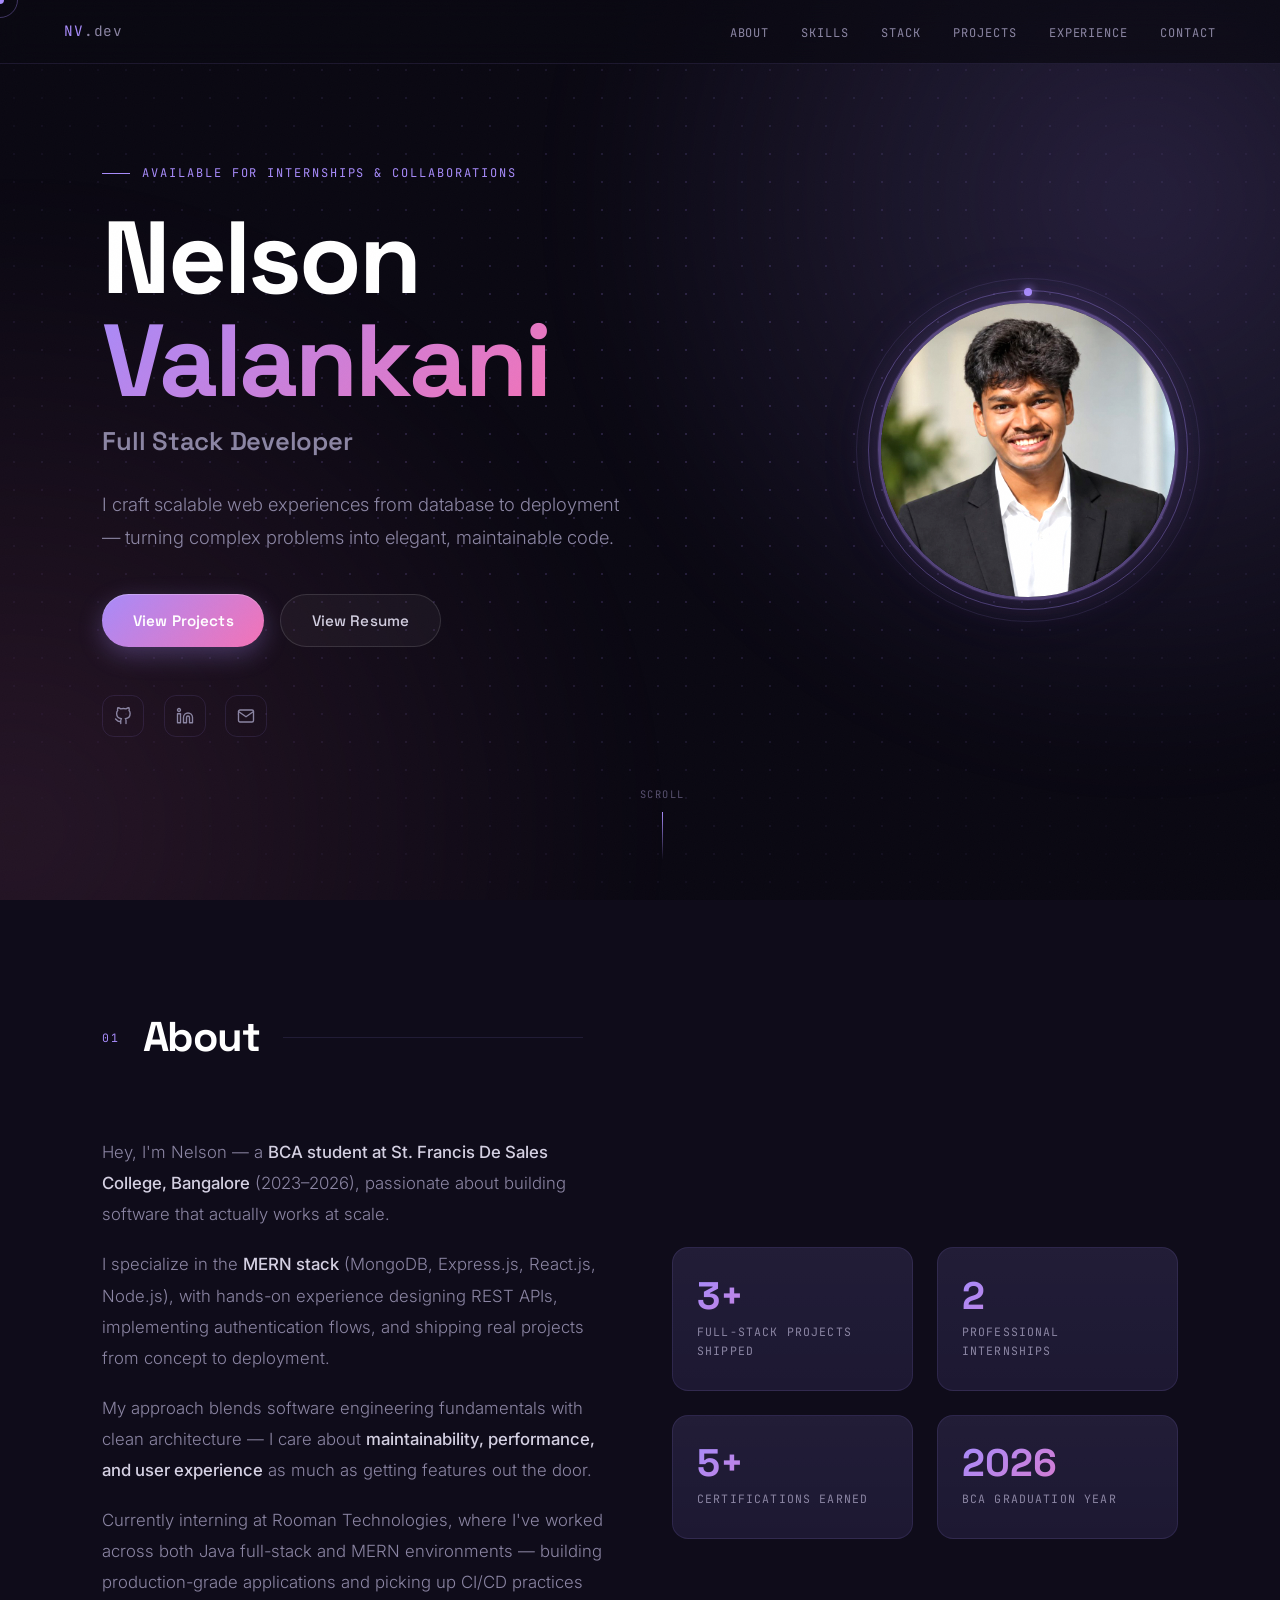
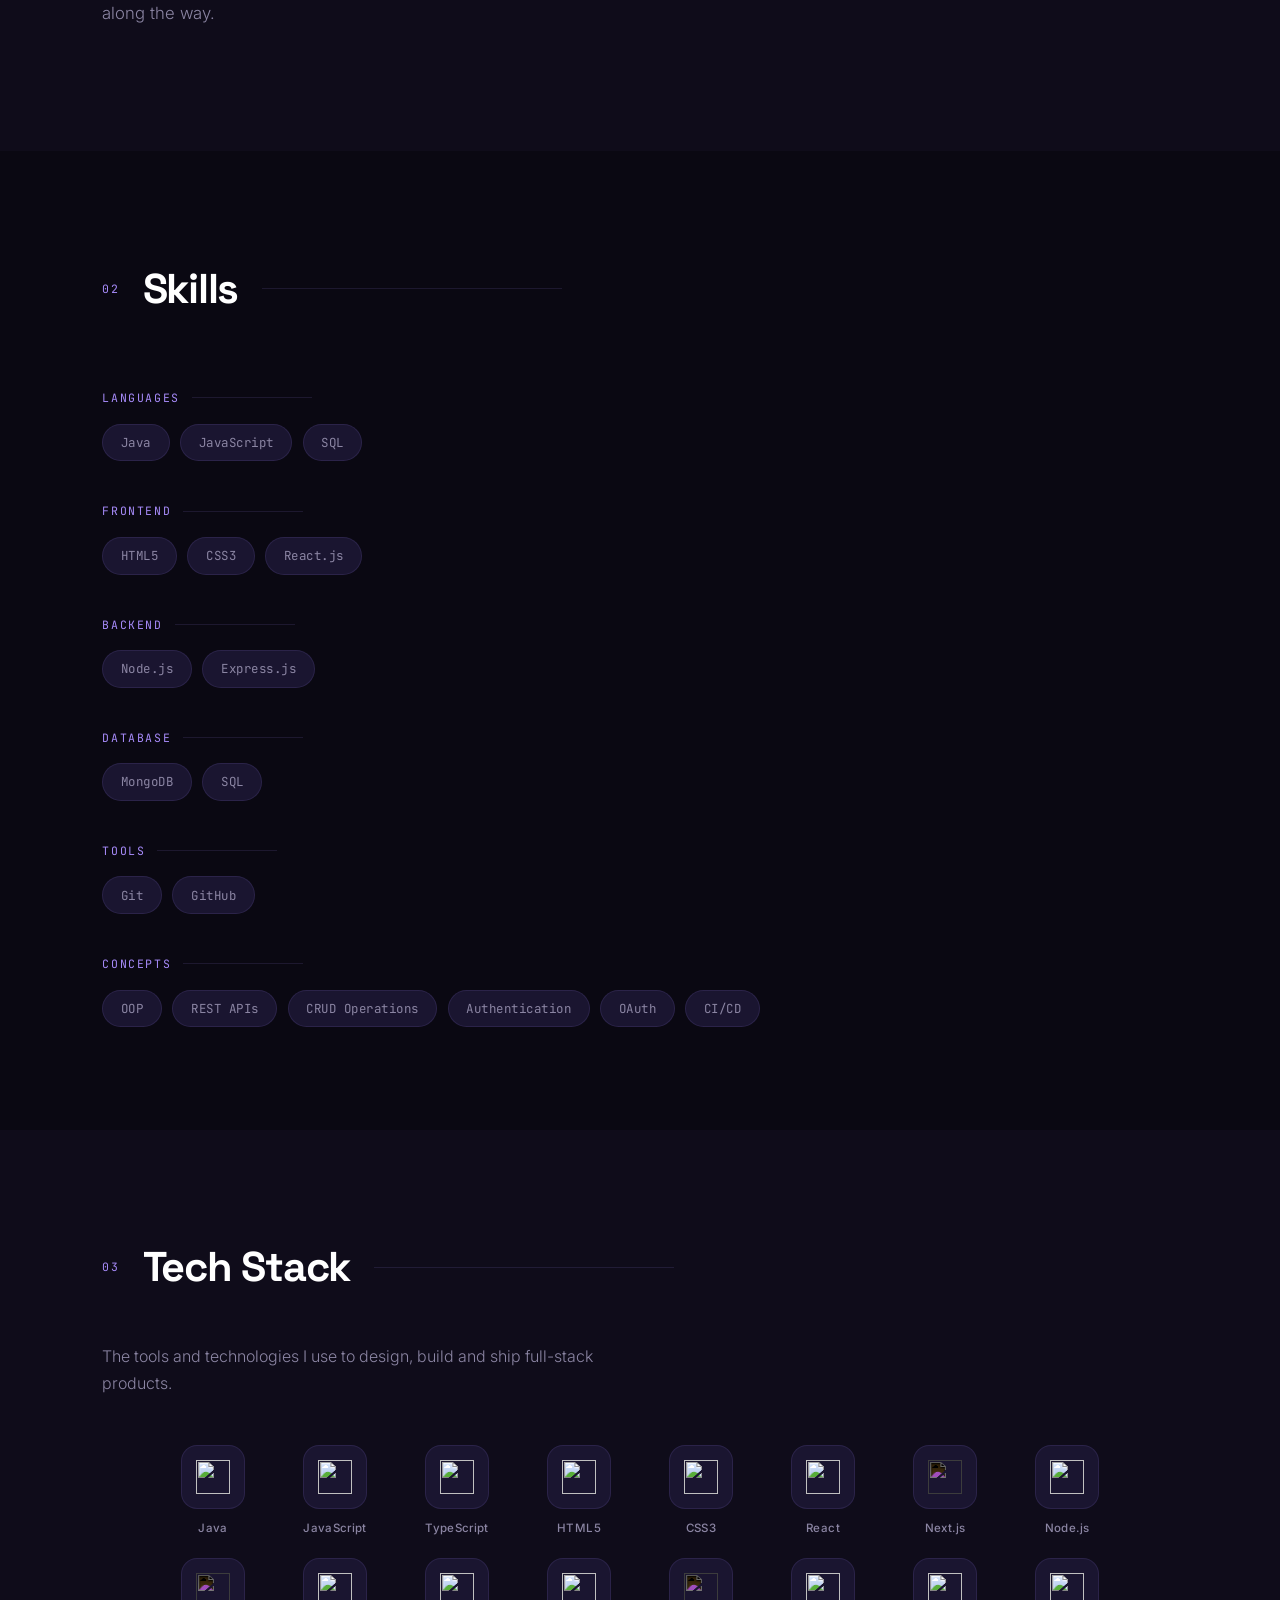
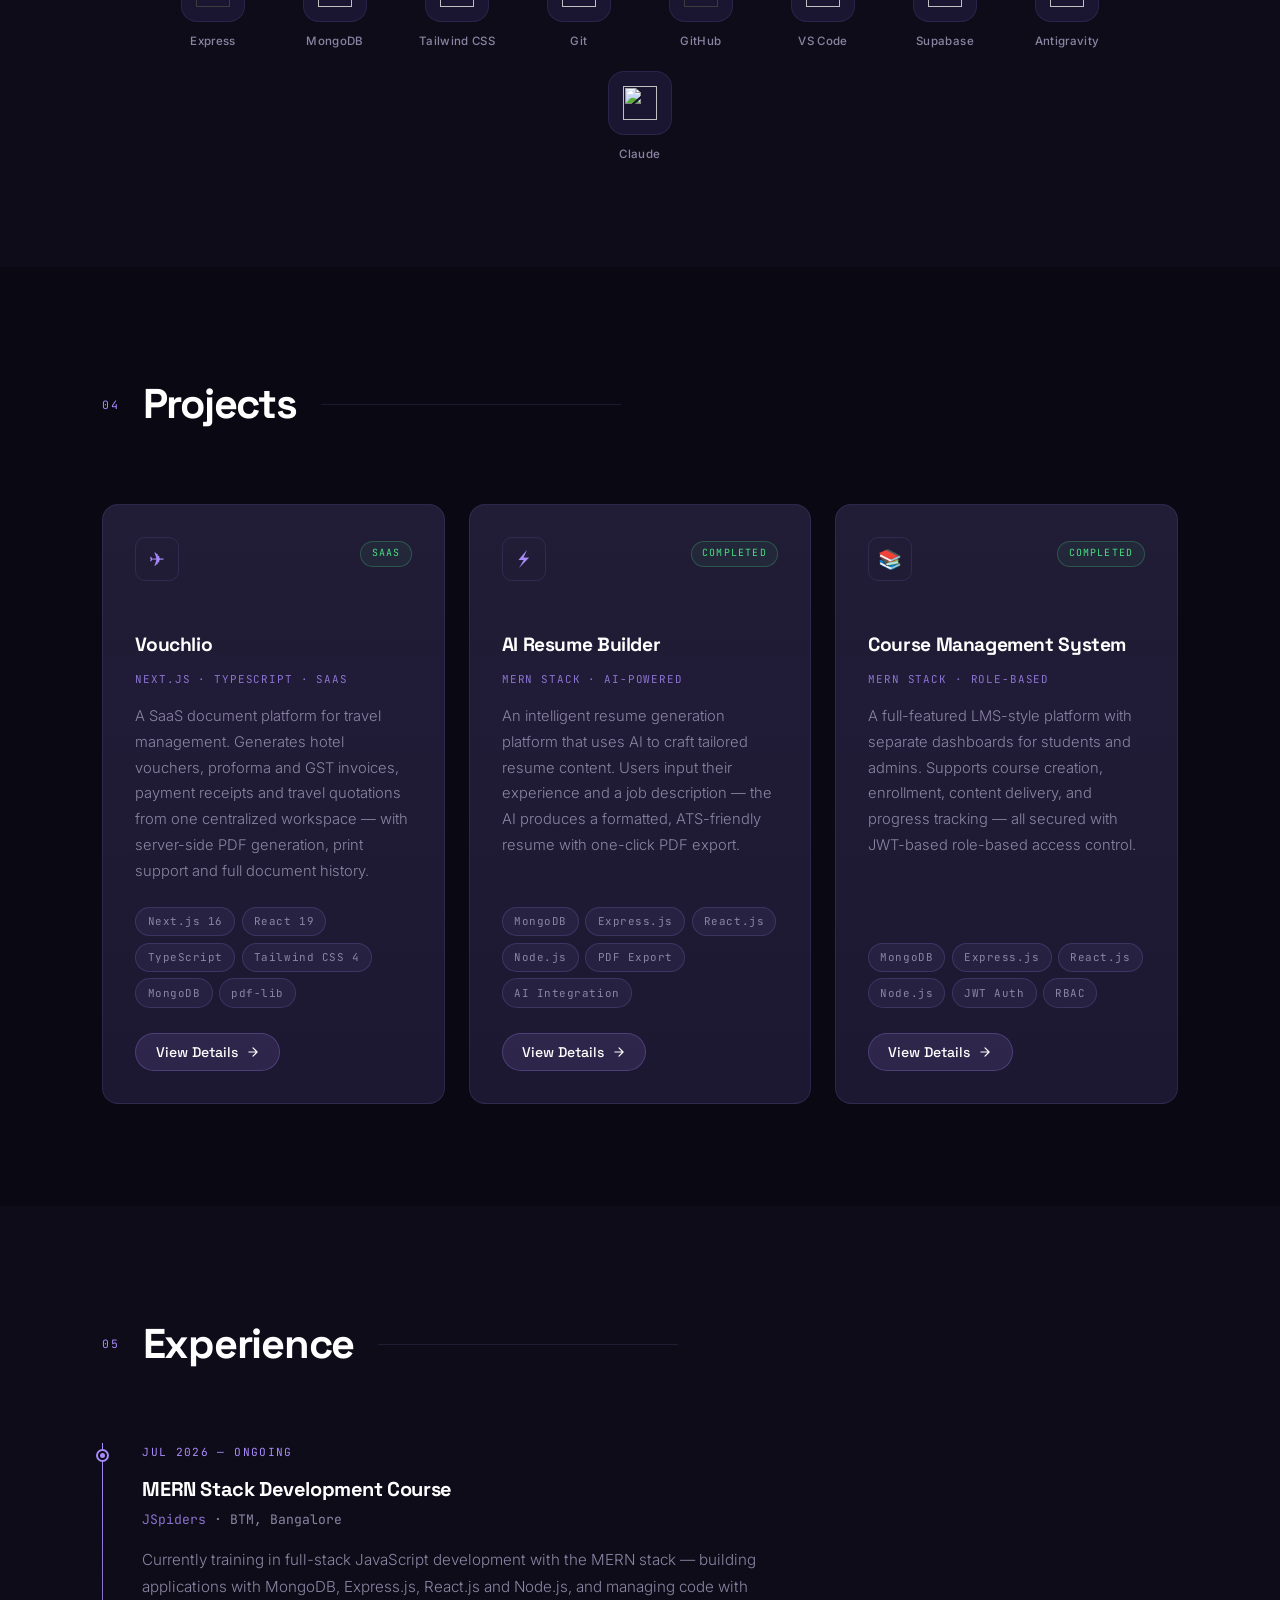
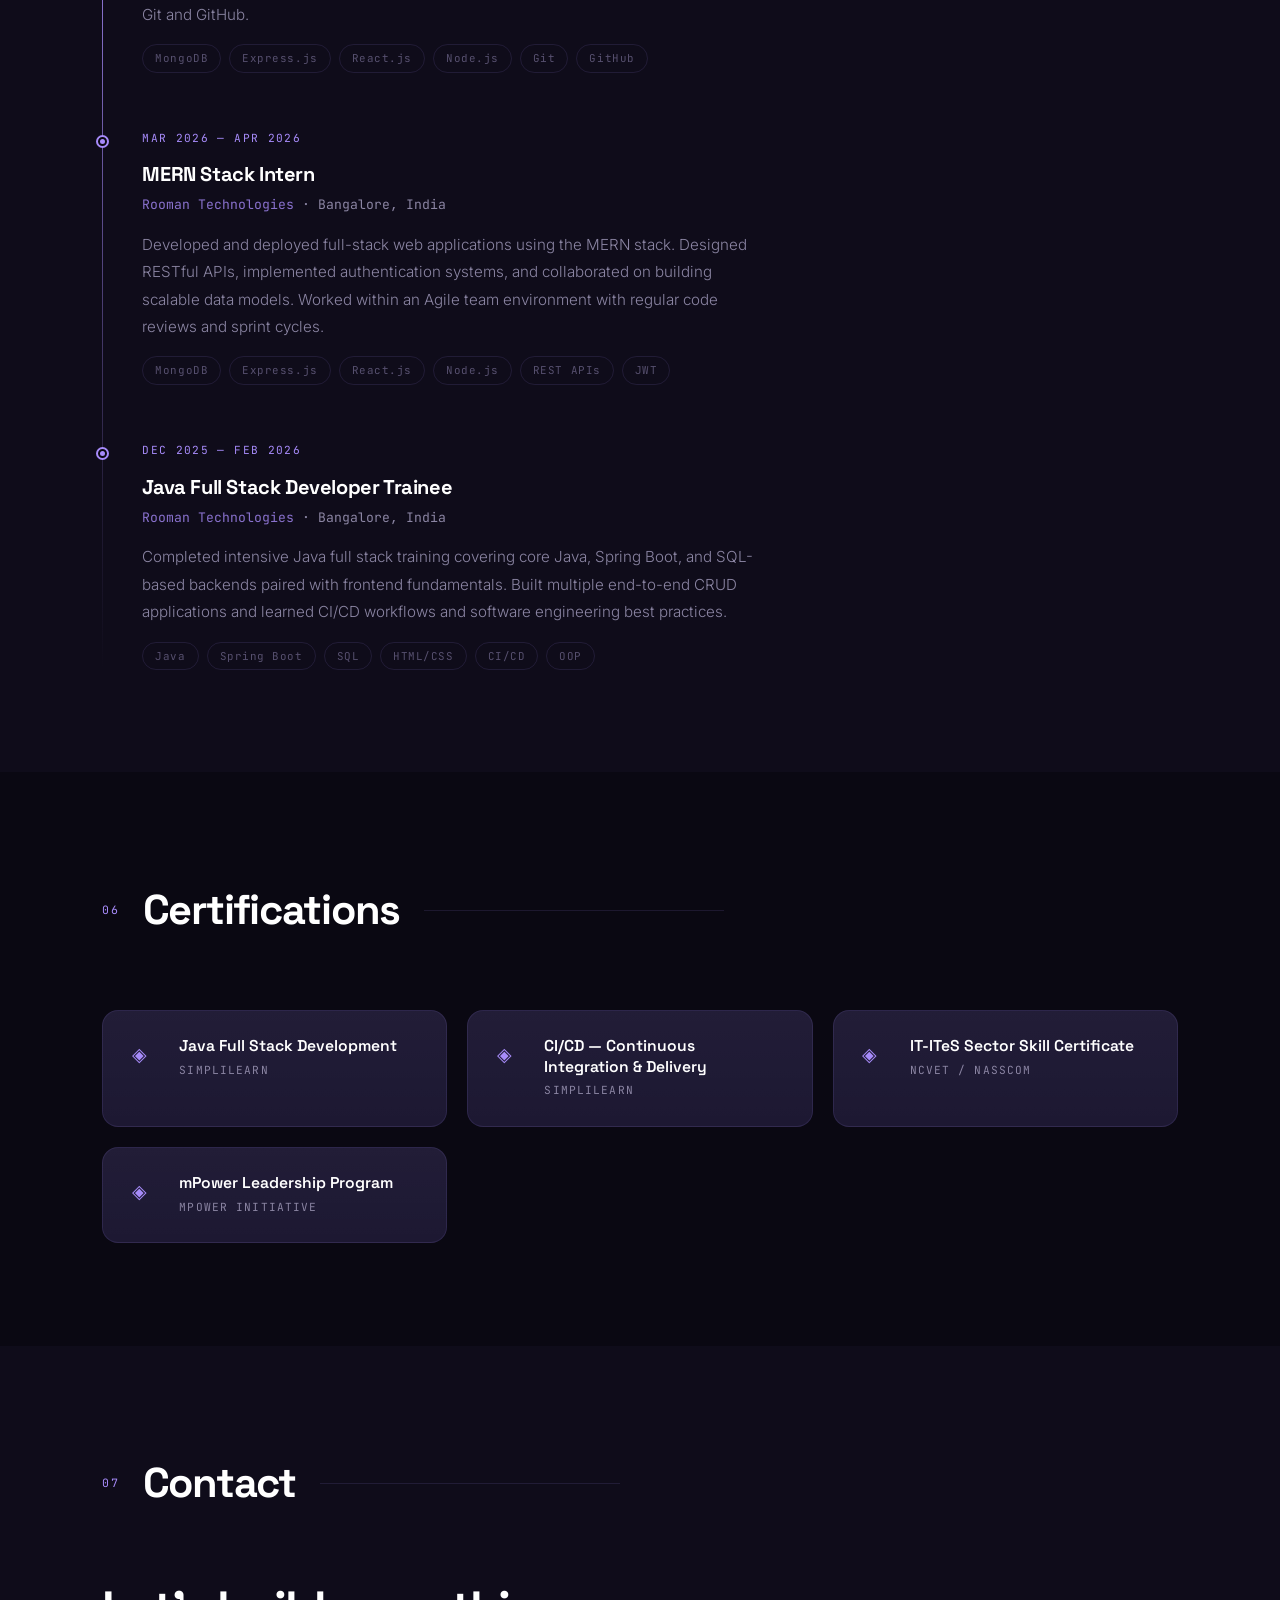
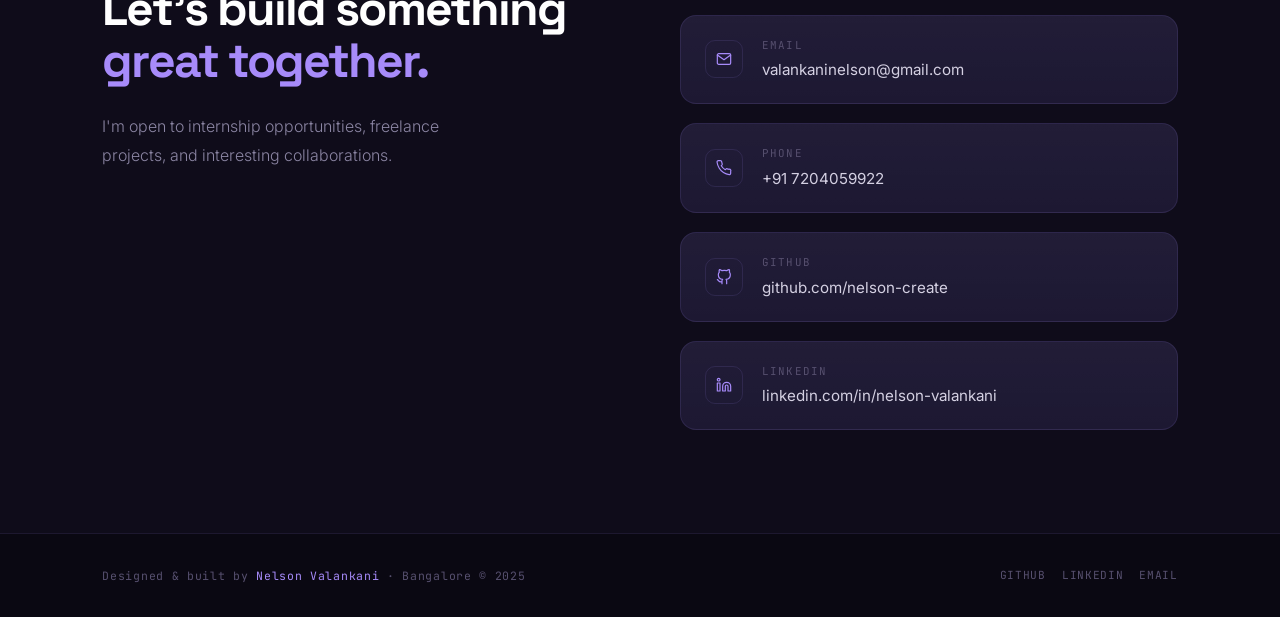
==== commit f0561518: "Redesign portfolio theme, add tech stack, Vouchlio and downloadable resume - New violet/pink theme, " ====
--- a/index.html
+++ b/index.html
@@ -5,27 +5,30 @@
   <meta name="viewport" content="width=device-width, initial-scale=1.0"/>
   <title>Nelson Valankani — Full Stack Developer</title>
   <link rel="preconnect" href="https://fonts.googleapis.com">
-  <link href="https://fonts.googleapis.com/css2?family=Syne:wght@400;600;700;800&family=JetBrains+Mono:wght@300;400;500&family=DM+Sans:wght@300;400;500&display=swap" rel="stylesheet">
+  <link href="https://fonts.googleapis.com/css2?family=Space+Grotesk:wght@400;500;600;700&family=JetBrains+Mono:wght@300;400;500&family=Inter:wght@300;400;500;600&display=swap" rel="stylesheet">
   <style>
     *, *::before, *::after { box-sizing: border-box; margin: 0; padding: 0; }
 
     :root {
-      --bg-0: #0b0c10;
-      --bg-1: #111418;
-      --bg-2: #1a1e24;
-      --bg-card: #1f2833;
-      --border: rgba(102,252,241,0.12);
-      --border-bright: rgba(102,252,241,0.35);
-      --cyan: #66fcf1;
-      --cyan-dim: rgba(102,252,241,0.75);
-      --cyan-glow: rgba(102,252,241,0.12);
-      --electric: #45a29e;
-      --white: #c5c6c7;
-      --muted: #6b7a7a;
-      --muted2: #3d5050;
-      --font-display: 'Syne', sans-serif;
+      --bg-0: #0a0812;
+      --bg-1: #0f0c1a;
+      --bg-2: #161226;
+      --bg-card: #1a1530;
+      --border: rgba(167,139,250,0.12);
+      --border-bright: rgba(167,139,250,0.35);
+      --accent: #a78bfa;
+      --accent-dim: rgba(167,139,250,0.8);
+      --accent-glow: rgba(167,139,250,0.12);
+      --accent-2: #f472b6;
+      --gradient: linear-gradient(135deg, #a78bfa 0%, #f472b6 100%);
+      --white: #d4d0e2;
+      --muted: #8b85a3;
+      --muted2: #57506f;
+      --radius: 16px;
+      --radius-sm: 10px;
+      --font-display: 'Space Grotesk', sans-serif;
       --font-mono: 'JetBrains Mono', monospace;
-      --font-body: 'DM Sans', sans-serif;
+      --font-body: 'Inter', sans-serif;
     }
 
     html { scroll-behavior: smooth; }
@@ -56,7 +59,7 @@
     ::-webkit-scrollbar-thumb { background: var(--border-bright); border-radius: 3px; }
 
     /* ── SELECTION ── */
-    ::selection { background: rgba(102,252,241,0.22); color: #fff; }
+    ::selection { background: rgba(167,139,250,0.22); color: #fff; }
 
     /* ─────────────────────────────── NAV ─── */
     nav {
@@ -65,7 +68,7 @@
       padding: 0 clamp(1.5rem, 5vw, 4rem);
       height: 64px;
       display: flex; align-items: center; justify-content: space-between;
-      background: rgba(11,12,16,0.90);
+      background: rgba(10,8,18,0.75);
       backdrop-filter: blur(14px);
       border-bottom: 1px solid var(--border);
       transition: background 0.3s;
@@ -73,7 +76,7 @@
     .nav-logo {
       font-family: var(--font-mono);
       font-size: 0.9rem;
-      color: var(--cyan);
+      color: var(--accent);
       letter-spacing: 0.06em;
       text-decoration: none;
     }
@@ -92,11 +95,11 @@
     .nav-links a::after {
       content: '';
       position: absolute; bottom: -4px; left: 0; right: 0; height: 1px;
-      background: var(--cyan);
+      background: var(--accent);
       transform: scaleX(0);
       transition: transform 0.2s;
     }
-    .nav-links a:hover { color: var(--cyan); }
+    .nav-links a:hover { color: var(--accent); }
     .nav-links a:hover::after { transform: scaleX(1); }
 
     .nav-hamburger { display: none; cursor: pointer; flex-direction: column; gap: 5px; }
@@ -114,36 +117,37 @@
       overflow: hidden;
     }
 
-    /* Grid lines bg */
+    /* Dot grid bg */
     #hero::before {
       content: '';
       position: absolute; inset: 0;
-      background-image:
-        linear-gradient(rgba(102,252,241,0.04) 1px, transparent 1px),
-        linear-gradient(90deg, rgba(102,252,241,0.04) 1px, transparent 1px);
-      background-size: 60px 60px;
-      mask-image: radial-gradient(ellipse 80% 80% at 50% 50%, black 30%, transparent 100%);
-    }
-
-    /* Smoky atmospheric orb — matches dark cinematic feel */
+      background-image: radial-gradient(rgba(167,139,250,0.18) 1px, transparent 1px);
+      background-size: 28px 28px;
+      mask-image: radial-gradient(ellipse 75% 70% at 50% 45%, black 20%, transparent 100%);
+    }
+
+    /* Aurora blobs */
     #hero::after {
       content: '';
-      position: absolute;
-      width: 900px; height: 900px;
-      background: radial-gradient(circle,
-        rgba(102,252,241,0.06) 0%,
-        rgba(69,162,158,0.04) 35%,
-        transparent 70%);
-      top: -300px; right: -300px;
+      position: absolute; inset: -20%;
+      background:
+        radial-gradient(circle at 78% 30%, rgba(167,139,250,0.18) 0%, transparent 35%),
+        radial-gradient(circle at 15% 80%, rgba(244,114,182,0.12) 0%, transparent 35%);
+      filter: blur(40px);
+      animation: auroraDrift 18s ease-in-out infinite alternate;
       pointer-events: none;
     }
+    @keyframes auroraDrift {
+      from { transform: translate(0, 0); }
+      to { transform: translate(-4%, 3%); }
+    }
 
     .hero-inner { max-width: 900px; position: relative; z-index: 1; }
 
     .hero-label {
       font-family: var(--font-mono);
       font-size: 0.75rem;
-      color: var(--cyan);
+      color: var(--accent);
       letter-spacing: 0.16em;
       text-transform: uppercase;
       margin-bottom: 1.5rem;
@@ -152,7 +156,7 @@
     .hero-label::before {
       content: '';
       display: inline-block; width: 28px; height: 1px;
-      background: var(--cyan);
+      background: var(--accent);
     }
 
     .hero-name {
@@ -164,7 +168,11 @@
       color: #fff;
       margin-bottom: 0.5rem;
     }
-    .hero-name .accent { color: var(--cyan); }
+    .hero-name .accent {
+      background: var(--gradient);
+      -webkit-background-clip: text; background-clip: text;
+      color: transparent;
+    }
 
     .hero-title {
       font-family: var(--font-display);
@@ -187,51 +195,53 @@
     .hero-cta { display: flex; gap: 1rem; flex-wrap: wrap; margin-bottom: 3rem; }
 
     .btn-primary {
-      font-family: var(--font-mono);
-      font-size: 0.82rem;
-      letter-spacing: 0.08em;
-      text-transform: uppercase;
-      padding: 0.85rem 2rem;
-      background: var(--cyan);
-      color: #0b0c10;
+      font-family: var(--font-display);
+      font-size: 0.95rem;
+      letter-spacing: 0.01em;
+      padding: 0.85rem 1.9rem;
+      background: var(--gradient);
+      color: #fff;
       border: none;
+      border-radius: 999px;
       text-decoration: none;
       font-weight: 600;
       cursor: pointer;
-      clip-path: polygon(0 0, calc(100% - 10px) 0, 100% 10px, 100% 100%, 10px 100%, 0 calc(100% - 10px));
-      transition: all 0.2s;
+      box-shadow: 0 8px 24px rgba(167,139,250,0.3), inset 0 1px 0 rgba(255,255,255,0.25);
+      transition: transform 0.2s, box-shadow 0.2s, filter 0.2s;
     }
     .btn-primary:hover {
-      background: #a8fef9;
-      box-shadow: 0 0 36px rgba(102,252,241,0.55);
+      filter: brightness(1.08);
+      box-shadow: 0 12px 32px rgba(244,114,182,0.35), inset 0 1px 0 rgba(255,255,255,0.25);
       transform: translateY(-2px);
-      color: #0b0c10;
+      color: #fff;
     }
 
     .btn-secondary {
-      font-family: var(--font-mono);
-      font-size: 0.82rem;
-      letter-spacing: 0.08em;
-      text-transform: uppercase;
-      padding: 0.85rem 2rem;
-      background: transparent;
-      color: var(--cyan);
-      border: 1px solid var(--border-bright);
+      font-family: var(--font-display);
+      font-size: 0.95rem;
+      letter-spacing: 0.01em;
+      padding: 0.85rem 1.9rem;
+      background: rgba(255,255,255,0.04);
+      backdrop-filter: blur(8px);
+      color: var(--white);
+      border: 1px solid rgba(255,255,255,0.12);
+      border-radius: 999px;
       text-decoration: none;
       font-weight: 500;
       cursor: pointer;
       transition: all 0.2s;
     }
     .btn-secondary:hover {
-      background: var(--cyan-glow);
-      border-color: var(--cyan);
-      box-shadow: 0 0 20px rgba(102,252,241,0.18);
+      background: rgba(255,255,255,0.08);
+      border-color: var(--border-bright);
+      color: #fff;
       transform: translateY(-2px);
     }
 
     .hero-socials { display: flex; gap: 1.2rem; }
     .hero-socials a {
-      width: 40px; height: 40px;
+      width: 42px; height: 42px;
+      border-radius: 12px;
       border: 1px solid var(--border);
       display: flex; align-items: center; justify-content: center;
       color: var(--muted);
@@ -239,9 +249,9 @@
       transition: all 0.2s;
     }
     .hero-socials a:hover {
-      border-color: var(--cyan);
-      color: var(--cyan);
-      background: var(--cyan-glow);
+      border-color: var(--accent);
+      color: var(--accent);
+      background: var(--accent-glow);
       transform: translateY(-3px);
     }
     .hero-socials svg { width: 18px; height: 18px; }
@@ -260,7 +270,7 @@
     }
     .scroll-line {
       width: 1px; height: 48px;
-      background: linear-gradient(to bottom, var(--cyan), transparent);
+      background: linear-gradient(to bottom, var(--accent), transparent);
       animation: scrollpulse 2s ease-in-out infinite;
     }
     @keyframes scrollpulse {
@@ -279,7 +289,7 @@
     .section-num {
       font-family: var(--font-mono);
       font-size: 0.72rem;
-      color: var(--cyan);
+      color: var(--accent);
       letter-spacing: 0.1em;
     }
     .section-title {
@@ -332,14 +342,14 @@
       content: '';
       position: absolute; top: 0; left: 0;
       width: 40px; height: 2px;
-      background: var(--cyan);
+      background: var(--accent);
     }
     .stat-card:hover { border-color: var(--border-bright); }
     .stat-num {
       font-family: var(--font-display);
       font-size: 2.4rem;
       font-weight: 800;
-      color: var(--cyan);
+      color: var(--accent);
       line-height: 1;
       margin-bottom: 0.4rem;
     }
@@ -360,7 +370,7 @@
     .skill-group-label {
       font-family: var(--font-mono);
       font-size: 0.72rem;
-      color: var(--cyan);
+      color: var(--accent);
       text-transform: uppercase;
       letter-spacing: 0.14em;
       margin-bottom: 1rem;
@@ -389,20 +399,20 @@
     .pill::before {
       content: '';
       position: absolute; inset: 0;
-      background: linear-gradient(135deg, var(--cyan-glow), transparent);
+      background: linear-gradient(135deg, var(--accent-glow), transparent);
       opacity: 0;
       transition: opacity 0.2s;
     }
     .pill:hover {
-      border-color: var(--cyan);
-      color: var(--cyan);
+      border-color: var(--accent);
+      color: var(--accent);
       transform: translateY(-2px);
-      box-shadow: 0 4px 20px rgba(0,210,255,0.1);
+      box-shadow: 0 4px 20px rgba(167,139,250,0.1);
     }
     .pill:hover::before { opacity: 1; }
 
     /* ─────────────────────────────── PROJECTS ─── */
-    #projects { background: var(--bg-1); }
+    #projects { background: var(--bg-0); }
 
     .projects-grid {
       display: grid;
@@ -423,7 +433,7 @@
     .project-card::after {
       content: '';
       position: absolute; top: 0; left: 0; right: 0; height: 2px;
-      background: linear-gradient(90deg, var(--cyan), #45a29e);
+      background: linear-gradient(90deg, var(--accent), #f472b6);
       transform: scaleX(0);
       transform-origin: left;
       transition: transform 0.4s;
@@ -436,7 +446,7 @@
       border: 1px solid var(--border);
       display: flex; align-items: center; justify-content: center;
       margin-bottom: 1.5rem;
-      color: var(--cyan);
+      color: var(--accent);
       font-family: var(--font-mono);
       font-size: 1.2rem;
     }
@@ -451,7 +461,7 @@
     .project-stack {
       font-family: var(--font-mono);
       font-size: 0.68rem;
-      color: var(--cyan-dim);
+      color: var(--accent-dim);
       letter-spacing: 0.08em;
       text-transform: uppercase;
       margin-bottom: 1rem;
@@ -471,8 +481,8 @@
       font-family: var(--font-mono);
       font-size: 0.68rem;
       padding: 0.28rem 0.7rem;
-      background: rgba(102,252,241,0.07);
-      border: 1px solid rgba(102,252,241,0.18);
+      background: rgba(167,139,250,0.07);
+      border: 1px solid rgba(167,139,250,0.18);
       color: var(--muted);
       letter-spacing: 0.05em;
     }
@@ -497,23 +507,23 @@
     .view-details-btn {
       margin-top: 1.6rem;
       display: inline-flex; align-items: center; gap: 0.5rem;
-      font-family: var(--font-mono);
-      font-size: 0.74rem;
-      letter-spacing: 0.08em;
-      text-transform: uppercase;
-      color: var(--cyan);
-      background: transparent;
-      border: 1px solid var(--border-bright);
-      padding: 0.55rem 1.1rem;
+      font-family: var(--font-display);
+      font-size: 0.88rem;
+      font-weight: 500;
+      color: #fff;
+      background: rgba(167,139,250,0.12);
+      border: 1px solid rgba(167,139,250,0.25);
+      border-radius: 999px;
+      padding: 0.55rem 1.2rem;
       cursor: pointer;
       transition: all 0.22s;
       align-self: flex-start;
     }
-    .view-details-btn svg { width: 13px; height: 13px; transition: transform 0.22s; }
+    .view-details-btn svg { width: 14px; height: 14px; transition: transform 0.22s; }
     .view-details-btn:hover {
-      background: var(--cyan-glow);
-      border-color: var(--cyan);
-      box-shadow: 0 0 16px rgba(102,252,241,0.18);
+      background: var(--gradient);
+      border-color: transparent;
+      box-shadow: 0 8px 22px rgba(167,139,250,0.3);
     }
     .view-details-btn:hover svg { transform: translateX(4px); }
 
@@ -563,7 +573,7 @@
       z-index: 10;
       transition: all 0.2s;
     }
-    .modal-close:hover { border-color: var(--cyan); color: var(--cyan); background: var(--cyan-glow); }
+    .modal-close:hover { border-color: var(--accent); color: var(--accent); background: var(--accent-glow); }
     .modal-close svg { width: 15px; height: 15px; }
 
     /* Modal content styles */
@@ -576,13 +586,13 @@
     .modal-hero::before {
       content: '';
       position: absolute; top: 0; left: 0; right: 0; height: 3px;
-      background: linear-gradient(90deg, var(--cyan), var(--electric));
+      background: linear-gradient(90deg, var(--accent), var(--accent-2));
     }
     .modal-hero::after {
       content: '';
       position: absolute; bottom: -80px; right: -80px;
       width: 240px; height: 240px;
-      background: radial-gradient(circle, var(--cyan-glow), transparent 70%);
+      background: radial-gradient(circle, var(--accent-glow), transparent 70%);
       pointer-events: none;
     }
     .modal-badge-row {
@@ -599,9 +609,9 @@
       color: var(--muted);
     }
     .modal-badge.accent {
-      color: var(--cyan);
-      border-color: rgba(102,252,241,0.35);
-      background: rgba(102,252,241,0.07);
+      color: var(--accent);
+      border-color: rgba(167,139,250,0.35);
+      background: rgba(167,139,250,0.07);
     }
     .modal-badge.green {
       color: #4ade80;
@@ -619,7 +629,7 @@
     .modal-subtitle {
       font-family: var(--font-mono);
       font-size: 0.78rem;
-      color: var(--cyan-dim);
+      color: var(--accent-dim);
       letter-spacing: 0.08em;
       text-transform: uppercase;
       margin-bottom: 1.2rem;
@@ -640,7 +650,7 @@
     .modal-section-title {
       font-family: var(--font-mono);
       font-size: 0.68rem;
-      color: var(--cyan);
+      color: var(--accent);
       text-transform: uppercase;
       letter-spacing: 0.14em;
       margin-bottom: 1rem;
@@ -664,7 +674,7 @@
     }
     .modal-feature-dot {
       width: 6px; height: 6px;
-      background: var(--cyan);
+      background: var(--accent);
       flex-shrink: 0;
       margin-top: 0.42rem;
     }
@@ -702,23 +712,23 @@
       font-family: var(--font-mono);
       font-size: 0.72rem;
       padding: 0.35rem 0.9rem;
-      background: rgba(102,252,241,0.07);
-      border: 1px solid rgba(102,252,241,0.18);
-      color: var(--cyan-dim);
+      background: rgba(167,139,250,0.07);
+      border: 1px solid rgba(167,139,250,0.18);
+      color: var(--accent-dim);
       letter-spacing: 0.05em;
     }
 
     .modal-challenge {
       background: rgba(255,140,66,0.05);
       border: 1px solid rgba(255,140,66,0.18);
-      border-left: 3px solid var(--electric);
+      border-left: 3px solid var(--accent-2);
       padding: 1.2rem 1.4rem;
       font-size: 0.9rem;
       color: var(--muted);
       line-height: 1.8;
       font-weight: 300;
     }
-    .modal-challenge strong { color: #45a29e; font-weight: 500; }
+    .modal-challenge strong { color: #f472b6; font-weight: 500; }
 
     .modal-outcome {
       background: rgba(74,222,128,0.04);
@@ -774,15 +784,25 @@
     }
 
     .resume-contact a {
-      color: var(--cyan);
+      color: var(--accent);
       text-decoration: none;
       transition: color 0.2s;
     }
 
     .resume-contact a:hover {
-      color: #a8fef9;
+      color: #c4b5fd;
       text-decoration: underline;
     }
+
+    .resume-actions {
+      display: flex; justify-content: center; flex-wrap: wrap; gap: 0.75rem;
+      margin-top: 1.4rem;
+    }
+    .resume-action {
+      display: inline-flex; align-items: center; gap: 0.55rem;
+      font-size: 0.88rem; padding: 0.7rem 1.4rem;
+    }
+    .resume-action svg { width: 16px; height: 16px; }
 
     .resume-section {
       margin-bottom: 2rem;
@@ -792,12 +812,12 @@
       font-family: var(--font-display);
       font-size: 1.1rem;
       font-weight: 700;
-      color: var(--cyan);
+      color: var(--accent);
       text-transform: uppercase;
       letter-spacing: 0.12em;
       margin-bottom: 1rem;
       padding-bottom: 0.6rem;
-      border-bottom: 1px solid rgba(102,252,241,0.2);
+      border-bottom: 1px solid rgba(167,139,250,0.2);
     }
 
     .resume-entry {
@@ -823,7 +843,7 @@
     .resume-entry-date {
       font-family: var(--font-mono);
       font-size: 0.8rem;
-      color: var(--cyan-dim);
+      color: var(--accent-dim);
       margin-bottom: 0.4rem;
       text-transform: uppercase;
       letter-spacing: 0.08em;
@@ -859,7 +879,7 @@
       content: '▸';
       position: absolute;
       left: 0;
-      color: var(--cyan);
+      color: var(--accent);
       font-size: 0.8rem;
     }
 
@@ -870,7 +890,7 @@
     .resume-skills-label {
       font-family: var(--font-mono);
       font-size: 0.8rem;
-      color: var(--cyan);
+      color: var(--accent);
       text-transform: uppercase;
       letter-spacing: 0.1em;
       margin-bottom: 0.6rem;
@@ -885,8 +905,8 @@
 
     .resume-skill {
       font-size: 0.9rem;
-      background: rgba(102,252,241,0.08);
-      border: 1px solid rgba(102,252,241,0.15);
+      background: rgba(167,139,250,0.08);
+      border: 1px solid rgba(167,139,250,0.15);
       color: var(--muted);
       padding: 0.4rem 0.9rem;
       border-radius: 3px;
@@ -898,7 +918,7 @@
       gap: 0.6rem;
       margin-top: 1.5rem;
       padding: 0.75rem 1.6rem;
-      background: var(--cyan);
+      background: var(--accent);
       color: #0b0c10;
       border: none;
       font-weight: 600;
@@ -911,8 +931,8 @@
     }
 
     .resume-download-btn:hover {
-      background: #a8fef9;
-      box-shadow: 0 0 20px rgba(102,252,241,0.4);
+      background: #c4b5fd;
+      box-shadow: 0 0 20px rgba(167,139,250,0.4);
       transform: translateY(-2px);
     }
 
@@ -924,13 +944,13 @@
     }
 
     /* ─────────────────────────────── EXPERIENCE ─── */
-    #experience { background: var(--bg-0); }
+    #experience { background: var(--bg-1); }
 
     .timeline { position: relative; padding-left: 2.5rem; }
     .timeline::before {
       content: '';
       position: absolute; left: 0; top: 0; bottom: 0; width: 1px;
-      background: linear-gradient(to bottom, var(--cyan), var(--border) 80%, transparent);
+      background: linear-gradient(to bottom, var(--accent), var(--border) 80%, transparent);
     }
 
     .timeline-item {
@@ -942,7 +962,7 @@
     .timeline-dot {
       position: absolute; left: -2.5rem;
       width: 13px; height: 13px;
-      border: 2px solid var(--cyan);
+      border: 2px solid var(--accent);
       background: var(--bg-0);
       top: 6px;
       transform: translateX(-6px);
@@ -950,13 +970,13 @@
     .timeline-dot::after {
       content: '';
       position: absolute; inset: 2px;
-      background: var(--cyan);
+      background: var(--accent);
     }
 
     .tl-date {
       font-family: var(--font-mono);
       font-size: 0.7rem;
-      color: var(--cyan);
+      color: var(--accent);
       text-transform: uppercase;
       letter-spacing: 0.12em;
       margin-bottom: 0.6rem;
@@ -975,7 +995,7 @@
       color: var(--muted);
       margin-bottom: 0.9rem;
     }
-    .tl-org span { color: var(--cyan-dim); }
+    .tl-org span { color: var(--accent-dim); }
     .tl-desc {
       font-size: 0.95rem;
       color: var(--muted);
@@ -994,7 +1014,7 @@
     }
 
     /* ─────────────────────────────── CERTIFICATIONS ─── */
-    #certifications { background: var(--bg-1); }
+    #certifications { background: var(--bg-0); }
 
     .certs-grid {
       display: grid;
@@ -1015,7 +1035,7 @@
       content: '';
       position: absolute; bottom: 0; right: 0;
       width: 80px; height: 80px;
-      background: radial-gradient(circle, var(--cyan-glow) 0%, transparent 70%);
+      background: radial-gradient(circle, var(--accent-glow) 0%, transparent 70%);
       opacity: 0;
       transition: opacity 0.3s;
     }
@@ -1025,7 +1045,7 @@
     .cert-icon {
       font-family: var(--font-mono);
       font-size: 1.2rem;
-      color: var(--cyan);
+      color: var(--accent);
       min-width: 28px;
       margin-top: 2px;
     }
@@ -1046,7 +1066,7 @@
     }
 
     /* ─────────────────────────────── CONTACT ─── */
-    #contact { background: var(--bg-0); }
+    #contact { background: var(--bg-1); }
 
     .contact-inner {
       display: grid;
@@ -1064,7 +1084,7 @@
       line-height: 1.1;
       margin-bottom: 1.5rem;
     }
-    .contact-heading .accent { color: var(--cyan); }
+    .contact-heading .accent { color: var(--accent); }
     .contact-sub {
       font-size: 1rem;
       color: var(--muted);
@@ -1085,15 +1105,15 @@
       color: inherit;
     }
     .contact-item:hover {
-      border-color: var(--cyan);
-      background: var(--cyan-glow);
+      border-color: var(--accent);
+      background: var(--accent-glow);
       transform: translateX(6px);
     }
     .ci-icon {
       width: 38px; height: 38px;
       border: 1px solid var(--border);
       display: flex; align-items: center; justify-content: center;
-      color: var(--cyan);
+      color: var(--accent);
       flex-shrink: 0;
     }
     .ci-icon svg { width: 16px; height: 16px; }
@@ -1125,7 +1145,7 @@
       color: var(--muted2);
       letter-spacing: 0.06em;
     }
-    footer p span { color: var(--cyan); }
+    footer p span { color: var(--accent); }
     .footer-socials { display: flex; gap: 1rem; }
     .footer-socials a {
       font-family: var(--font-mono);
@@ -1136,7 +1156,7 @@
       text-transform: uppercase;
       transition: color 0.2s;
     }
-    .footer-socials a:hover { color: var(--cyan); }
+    .footer-socials a:hover { color: var(--accent); }
 
     /* ─────────────────────────────── FADE ANIMATIONS ─── */
     .fade-up {
@@ -1183,7 +1203,7 @@
       position: absolute;
       inset: -10px;
       border-radius: 50%;
-      border: 1.5px solid rgba(102,252,241,0.35);
+      border: 1.5px solid rgba(167,139,250,0.35);
       animation: dpRingSpin 10s linear infinite;
     }
     .hero-dp-ring::before {
@@ -1192,9 +1212,9 @@
       top: -3px; left: 50%;
       transform: translateX(-50%);
       width: 8px; height: 8px;
-      background: var(--cyan);
+      background: var(--accent);
       border-radius: 50%;
-      box-shadow: 0 0 10px var(--cyan);
+      box-shadow: 0 0 10px var(--accent);
     }
     @keyframes dpRingSpin {
       from { transform: rotate(0deg); }
@@ -1204,7 +1224,7 @@
       position: absolute;
       inset: -22px;
       border-radius: 50%;
-      border: 1px solid rgba(102,252,241,0.12);
+      border: 1px solid rgba(167,139,250,0.12);
     }
     .hero-dp {
       width: 300px;
@@ -1213,11 +1233,11 @@
       object-fit: cover;
       object-position: center top;
       display: block;
-      border: 3px solid rgba(102,252,241,0.4);
+      border: 3px solid rgba(167,139,250,0.4);
       box-shadow:
-        0 0 0 1px rgba(102,252,241,0.1),
-        0 0 40px rgba(102,252,241,0.15),
-        0 0 80px rgba(102,252,241,0.06),
+        0 0 0 1px rgba(167,139,250,0.1),
+        0 0 40px rgba(167,139,250,0.15),
+        0 0 80px rgba(167,139,250,0.06),
         inset 0 0 20px rgba(0,0,0,0.3);
       filter: contrast(1.05) brightness(1.05) saturate(1.1);
       image-rendering: -webkit-optimize-contrast;
@@ -1227,7 +1247,7 @@
       position: absolute;
       inset: -30px;
       border-radius: 50%;
-      background: radial-gradient(circle, rgba(102,252,241,0.08) 0%, transparent 70%);
+      background: radial-gradient(circle, rgba(167,139,250,0.08) 0%, transparent 70%);
       pointer-events: none;
     }
     @media (max-width: 960px) {
@@ -1247,7 +1267,7 @@
     .cursor {
       position: fixed;
       width: 8px; height: 8px;
-      background: var(--cyan);
+      background: var(--accent);
       border-radius: 50%;
       pointer-events: none;
       z-index: 10000;
@@ -1257,7 +1277,7 @@
     .cursor-ring {
       position: fixed;
       width: 36px; height: 36px;
-      border: 1px solid rgba(102,252,241,0.35);
+      border: 1px solid rgba(167,139,250,0.35);
       border-radius: 50%;
       pointer-events: none;
       z-index: 9999;
@@ -1265,13 +1285,80 @@
       transition: transform 0.12s, width 0.2s, height 0.2s;
     }
 
+    /* ─────────────────────────────── SURFACES ─── */
+    .stat-card, .project-card, .cert-card, .contact-item,
+    .modal-panel, .modal-info-block, .modal-challenge, .modal-outcome {
+      border-radius: var(--radius);
+    }
+    .project-card, .cert-card, .stat-card, .contact-item {
+      background: linear-gradient(180deg, rgba(255,255,255,0.035), rgba(255,255,255,0.01)), var(--bg-card);
+    }
+    .stat-card::before { display: none; }
+    .stat-num {
+      background: var(--gradient);
+      -webkit-background-clip: text; background-clip: text;
+      color: transparent;
+    }
+    .pill, .project-tag, .tl-tag, .modal-tech-pill, .modal-badge,
+    .project-status, .resume-skill { border-radius: 999px; }
+    .project-icon, .ci-icon, .modal-close { border-radius: var(--radius-sm); }
+    .timeline-dot { border-radius: 50%; }
+    .timeline-dot::after { border-radius: 50%; }
+
+    /* ─────────────────────────────── TECH STACK ─── */
+    #techstack { background: var(--bg-1); }
+    .stack-sub {
+      color: var(--muted);
+      max-width: 560px;
+      margin: -1.5rem 0 3rem;
+      font-weight: 300;
+    }
+    .stack-cloud {
+      display: flex; flex-wrap: wrap; justify-content: center;
+      gap: 1.25rem 2rem;
+      max-width: 1000px;
+      margin: 0 auto;
+    }
+    .stack-item {
+      width: 90px;
+      display: flex; flex-direction: column; align-items: center; gap: 0.6rem;
+      cursor: default;
+      transition: transform 0.25s cubic-bezier(0.34,1.56,0.64,1);
+    }
+    .stack-item:hover { transform: scale(1.08) translateY(-2px); }
+    .stack-icon {
+      width: 64px; height: 64px;
+      display: flex; align-items: center; justify-content: center;
+      border-radius: var(--radius);
+      background: var(--bg-card);
+      border: 1px solid var(--border);
+      transition: border-color 0.25s, box-shadow 0.25s;
+    }
+    .stack-item:hover .stack-icon {
+      border-color: var(--border-bright);
+      box-shadow: 0 10px 30px rgba(167,139,250,0.18);
+    }
+    .stack-icon img { width: 34px; height: 34px; }
+    .stack-icon img.mono { filter: invert(1) brightness(0.95); }
+    .stack-name {
+      font-size: 0.72rem;
+      font-weight: 500;
+      color: var(--muted);
+      letter-spacing: 0.03em;
+      white-space: nowrap;
+      user-select: none;
+    }
+    @media (max-width: 600px) {
+      .stack-cloud { display: grid; grid-template-columns: repeat(3, 1fr); justify-items: center; gap: 1.5rem 0.5rem; }
+    }
+
     /* ─────────────────────────────── RESPONSIVE ─── */
     @media (max-width: 900px) {
       .about-grid { grid-template-columns: 1fr; gap: 2.5rem; }
       .contact-inner { grid-template-columns: 1fr; gap: 2.5rem; }
     }
     @media (max-width: 700px) {
-      .nav-links { display: none; flex-direction: column; position: absolute; top: 64px; left: 0; right: 0; background: rgba(11,12,16,0.98); padding: 1.5rem 2rem; gap: 1.2rem; border-bottom: 1px solid var(--border); }
+      .nav-links { display: none; flex-direction: column; position: absolute; top: 64px; left: 0; right: 0; background: rgba(10,8,18,0.97); padding: 1.5rem 2rem; gap: 1.2rem; border-bottom: 1px solid var(--border); }
       .nav-links.open { display: flex; }
       .nav-hamburger { display: flex; }
       .cursor, .cursor-ring { display: none; }
@@ -1295,6 +1382,7 @@
   <ul class="nav-links" id="navLinks">
     <li><a href="#about">About</a></li>
     <li><a href="#skills">Skills</a></li>
+    <li><a href="#techstack">Stack</a></li>
     <li><a href="#projects">Projects</a></li>
     <li><a href="#experience">Experience</a></li>
     <li><a href="#contact">Contact</a></li>
@@ -1335,7 +1423,7 @@
     <div class="hero-dp-glow"></div>
     <div class="hero-dp-ring2"></div>
     <div class="hero-dp-ring"></div>
-    <img class="hero-dp" src="[data-uri]" alt="Nelson Valankani" />
+    <img class="hero-dp" src="assets/profile.jpg" alt="Nelson Valankani" />
   </div>
   <div class="scroll-hint">
     <span>Scroll</span>
@@ -1437,14 +1525,48 @@
   </div>
 </section>
 
+<!-- ── TECH STACK ── -->
+<section id="techstack">
+  <div class="section-header fade-up">
+    <span class="section-num">03</span>
+    <h2 class="section-title">Tech Stack</h2>
+    <div class="section-line"></div>
+  </div>
+  <p class="stack-sub fade-up">The tools and technologies I use to design, build and ship full-stack products.</p>
+  <div class="stack-cloud fade-up fade-up-d1" id="stackCloud"></div>
+</section>
+
 <!-- ── PROJECTS ── -->
 <section id="projects">
   <div class="section-header fade-up">
-    <span class="section-num">03</span>
+    <span class="section-num">04</span>
     <h2 class="section-title">Projects</h2>
     <div class="section-line"></div>
   </div>
   <div class="projects-grid">
+
+    <!-- Card 0: Vouchlio -->
+    <div class="project-card fade-up" onclick="openModal('vouchlio')">
+      <div class="project-card-top">
+        <div class="project-icon">✈</div>
+        <div class="project-status">SaaS</div>
+      </div>
+      <div class="project-title">Vouchlio</div>
+      <div class="project-stack">Next.js · TypeScript · SaaS</div>
+      <p class="project-desc">A SaaS document platform for travel management. Generates hotel vouchers, proforma and GST invoices, payment receipts and travel quotations from one centralized workspace — with server-side PDF generation, print support and full document history.</p>
+      <div class="project-tags">
+        <span class="project-tag">Next.js 16</span>
+        <span class="project-tag">React 19</span>
+        <span class="project-tag">TypeScript</span>
+        <span class="project-tag">Tailwind CSS 4</span>
+        <span class="project-tag">MongoDB</span>
+        <span class="project-tag">pdf-lib</span>
+      </div>
+      <button class="view-details-btn" onclick="openModal('vouchlio'); event.stopPropagation()">
+        View Details
+        <svg viewBox="0 0 24 24" fill="none" stroke="currentColor" stroke-width="2" stroke-linecap="round" stroke-linejoin="round"><path d="M5 12h14M12 5l7 7-7 7"/></svg>
+      </button>
+    </div>
 
     <!-- Card 1 -->
     <div class="project-card fade-up fade-up-d1" onclick="openModal('resume')">
@@ -1492,28 +1614,6 @@
       </button>
     </div>
 
-    <!-- Card 3 -->
-    <div class="project-card fade-up fade-up-d3" onclick="openModal('todo')">
-      <div class="project-card-top">
-        <div class="project-icon">✓</div>
-        <div class="project-status">Completed</div>
-      </div>
-      <div class="project-title">To-Do List Web App</div>
-      <div class="project-stack">HTML · CSS · JavaScript</div>
-      <p class="project-desc">A clean, responsive task manager with full CRUD functionality. Built with zero dependencies — featuring task prioritization, completion tracking, local storage persistence, and a mobile-first layout optimized for speed.</p>
-      <div class="project-tags">
-        <span class="project-tag">HTML5</span>
-        <span class="project-tag">CSS3</span>
-        <span class="project-tag">JavaScript</span>
-        <span class="project-tag">CRUD</span>
-        <span class="project-tag">Responsive</span>
-      </div>
-      <button class="view-details-btn" onclick="openModal('todo'); event.stopPropagation()">
-        View Details
-        <svg viewBox="0 0 24 24" fill="none" stroke="currentColor" stroke-width="2" stroke-linecap="round" stroke-linejoin="round"><path d="M5 12h14M12 5l7 7-7 7"/></svg>
-      </button>
-    </div>
-
   </div>
 </section>
 
@@ -1540,12 +1640,28 @@
 <!-- ── EXPERIENCE ── -->
 <section id="experience">
   <div class="section-header fade-up">
-    <span class="section-num">04</span>
+    <span class="section-num">05</span>
     <h2 class="section-title">Experience</h2>
     <div class="section-line"></div>
   </div>
 
   <div class="timeline">
+
+    <div class="timeline-item fade-up">
+      <div class="timeline-dot"></div>
+      <div class="tl-date">Jul 2026 — Ongoing</div>
+      <div class="tl-role">MERN Stack Development Course</div>
+      <div class="tl-org"><span>JSpiders</span> · BTM, Bangalore</div>
+      <p class="tl-desc">Currently training in full-stack JavaScript development with the MERN stack — building applications with MongoDB, Express.js, React.js and Node.js, and managing code with Git and GitHub.</p>
+      <div class="tl-tags">
+        <span class="tl-tag">MongoDB</span>
+        <span class="tl-tag">Express.js</span>
+        <span class="tl-tag">React.js</span>
+        <span class="tl-tag">Node.js</span>
+        <span class="tl-tag">Git</span>
+        <span class="tl-tag">GitHub</span>
+      </div>
+    </div>
 
     <div class="timeline-item fade-up fade-up-d1">
       <div class="timeline-dot"></div>
@@ -1585,7 +1701,7 @@
 <!-- ── CERTIFICATIONS ── -->
 <section id="certifications">
   <div class="section-header fade-up">
-    <span class="section-num">05</span>
+    <span class="section-num">06</span>
     <h2 class="section-title">Certifications</h2>
     <div class="section-line"></div>
   </div>
@@ -1629,7 +1745,7 @@
 <!-- ── CONTACT ── -->
 <section id="contact">
   <div class="section-header fade-up">
-    <span class="section-num">06</span>
+    <span class="section-num">07</span>
     <h2 class="section-title">Contact</h2>
     <div class="section-line"></div>
   </div>
@@ -1695,6 +1811,53 @@
 </footer>
 
 <script>
+  /* ── TECH STACK LOGO CLOUD ── */
+  const DEVICON = 'https://cdn.jsdelivr.net/gh/devicons/devicon@latest/icons/';
+  const LOBE = 'https://unpkg.com/@lobehub/icons-static-svg@1.95.1/icons/';
+  const stack = [
+    { name: 'Java', icon: 'java/java-original.svg' },
+    { name: 'JavaScript', icon: 'javascript/javascript-original.svg' },
+    { name: 'TypeScript', icon: 'typescript/typescript-original.svg' },
+    { name: 'HTML5', icon: 'html5/html5-original.svg' },
+    { name: 'CSS3', icon: 'css3/css3-original.svg' },
+    { name: 'React', icon: 'react/react-original.svg' },
+    { name: 'Next.js', icon: 'nextjs/nextjs-original.svg', mono: true },
+    { name: 'Node.js', icon: 'nodejs/nodejs-original.svg' },
+    { name: 'Express', icon: 'express/express-original.svg', mono: true },
+    { name: 'MongoDB', icon: 'mongodb/mongodb-original.svg' },
+    { name: 'Tailwind CSS', icon: 'tailwindcss/tailwindcss-original.svg' },
+    { name: 'Git', icon: 'git/git-original.svg' },
+    { name: 'GitHub', icon: 'github/github-original.svg', mono: true },
+    { name: 'VS Code', icon: 'vscode/vscode-original.svg' },
+    { name: 'Supabase', icon: 'supabase/supabase-original.svg' },
+    { name: 'Antigravity', src: LOBE + 'antigravity-color.svg' },
+    { name: 'Claude', src: LOBE + 'claude-color.svg' },
+  ];
+
+  const stackCloud = document.getElementById('stackCloud');
+  stackCloud.innerHTML = stack.map(s => `
+    <div class="stack-item" aria-label="${s.name}">
+      <span class="stack-icon"><img src="${s.src || DEVICON + s.icon}" alt="" loading="lazy" ${s.mono ? 'class="mono"' : ''}></span>
+      <span class="stack-name">${s.name}</span>
+    </div>
+  `).join('');
+
+  // Staggered wipe + blur swap, ported from the LogoCloudSwap React component
+  const WIPE_MS = 920, STAGGER_MS = 110, INTERVAL_MS = 3200;
+  const stackItems = stackCloud.querySelectorAll('.stack-item');
+  function waveStack() {
+    stackItems.forEach((el, i) => {
+      el.animate([
+        { clipPath: 'inset(0 0% 0 0)', filter: 'blur(0px)', opacity: 1, offset: 0, easing: 'ease-in' },
+        { clipPath: 'inset(0 100% 0 0)', filter: 'blur(8px)', opacity: 0.2, offset: 0.4, easing: 'cubic-bezier(0.16,1,0.3,1)' },
+        { clipPath: 'inset(0 0% 0 0)', filter: 'blur(0px)', opacity: 1, offset: 1 },
+      ], { duration: WIPE_MS, delay: i * STAGGER_MS });
+    });
+  }
+  if (!window.matchMedia('(prefers-reduced-motion: reduce)').matches) {
+    setInterval(waveStack, INTERVAL_MS);
+  }
+
   /* ── CUSTOM CURSOR ── */
   const cursor = document.getElementById('cursor');
   const ring = document.getElementById('cursorRing');
@@ -1757,7 +1920,7 @@
       if (e.isIntersecting) {
         navAs.forEach(a => a.style.color = '');
         const active = document.querySelector(`.nav-links a[href="#${e.target.id}"]`);
-        if (active) active.style.color = 'var(--cyan)';
+        if (active) active.style.color = 'var(--accent)';
       }
     });
   }, { threshold: 0.45 });
@@ -1766,6 +1929,27 @@
 
   /* ── PROJECT MODAL DATA ── */
   const projects = {
+    vouchlio: {
+      icon: '✈',
+      title: 'Vouchlio',
+      subtitle: 'SaaS · Travel Management · Full Stack',
+      status: 'SaaS Product',
+      type: 'SaaS Web Application',
+      role: 'Full Stack Developer',
+      overview: `Vouchlio is a SaaS platform built for travel management businesses to create the documents they rely on every day. From hotel vouchers and travel quotations to proforma invoices, GST/tax invoices and payment receipts — everything is generated from a single centralized workspace, exported as print-ready PDFs, and kept in a searchable document history.`,
+      features: [
+        'Hotel voucher generation',
+        'Proforma invoice creation',
+        'GST / tax invoice generation',
+        'Payment receipt creation',
+        'Travel quotation generation',
+        'PDF download and print',
+        'Centralized document workspace',
+        'Document history',
+      ],
+      tech: ['Next.js 16 (App Router)', 'TypeScript', 'React 19', 'Tailwind CSS 4', 'shadcn/ui-style components', 'Lucide React', 'MongoDB', 'Mongoose', 'pdf-lib (server-side PDF)'],
+      github: 'https://github.com/nelson-create',
+    },
     resume: {
       icon: '⚡',
       title: 'AI Resume Builder',
@@ -1814,30 +1998,6 @@
       outcome: `<strong>Outcome:</strong> A production-ready LMS scaffold that demonstrates real-world auth patterns, complex data relationships (users ↔ courses ↔ enrollments), and a polished dual-dashboard UX. This project directly mirrors the kind of systems used in edtech products at scale.`,
       github: 'https://github.com/nelson-create',
     },
-    todo: {
-      icon: '✓',
-      title: 'To-Do List Web App',
-      subtitle: 'Vanilla JS · Responsive · Zero Dependencies',
-      status: 'Completed',
-      type: 'Frontend Web App',
-      role: 'Frontend Developer',
-      duration: '1 week',
-      overview: `A streamlined, dependency-free task management app built entirely with vanilla HTML, CSS, and JavaScript. Designed as a demonstration of clean DOM manipulation, local storage persistence, and mobile-first responsive design — no libraries, no build tools, just pure web fundamentals executed well. Every interaction is smooth, fast, and works offline.`,
-      features: [
-        'Full CRUD: create, read, update, delete tasks',
-        'Task priority levels: High, Medium, Low',
-        'Mark tasks complete with visual strikethrough',
-        'LocalStorage persistence — data survives page refresh',
-        'Filter tasks by status: All, Active, Completed',
-        'Search tasks by keyword in real-time',
-        'Drag-and-drop task reordering',
-        'Mobile-first responsive layout — works on any device',
-      ],
-      tech: ['HTML5', 'CSS3', 'JavaScript (ES6+)', 'LocalStorage API', 'DOM API', 'Flexbox', 'CSS Grid'],
-      challenge: `<strong>Key challenge:</strong> Implementing reliable drag-and-drop reordering without any library, using only native browser Drag and Drop API. Required careful handling of dragstart, dragover, and drop events, plus visual feedback that felt smooth and intuitive on both desktop and mobile.`,
-      outcome: `<strong>Outcome:</strong> A fast, lightweight app (~8KB total) that demonstrates mastery of core web fundamentals. It loads instantly, works offline, and serves as proof tha